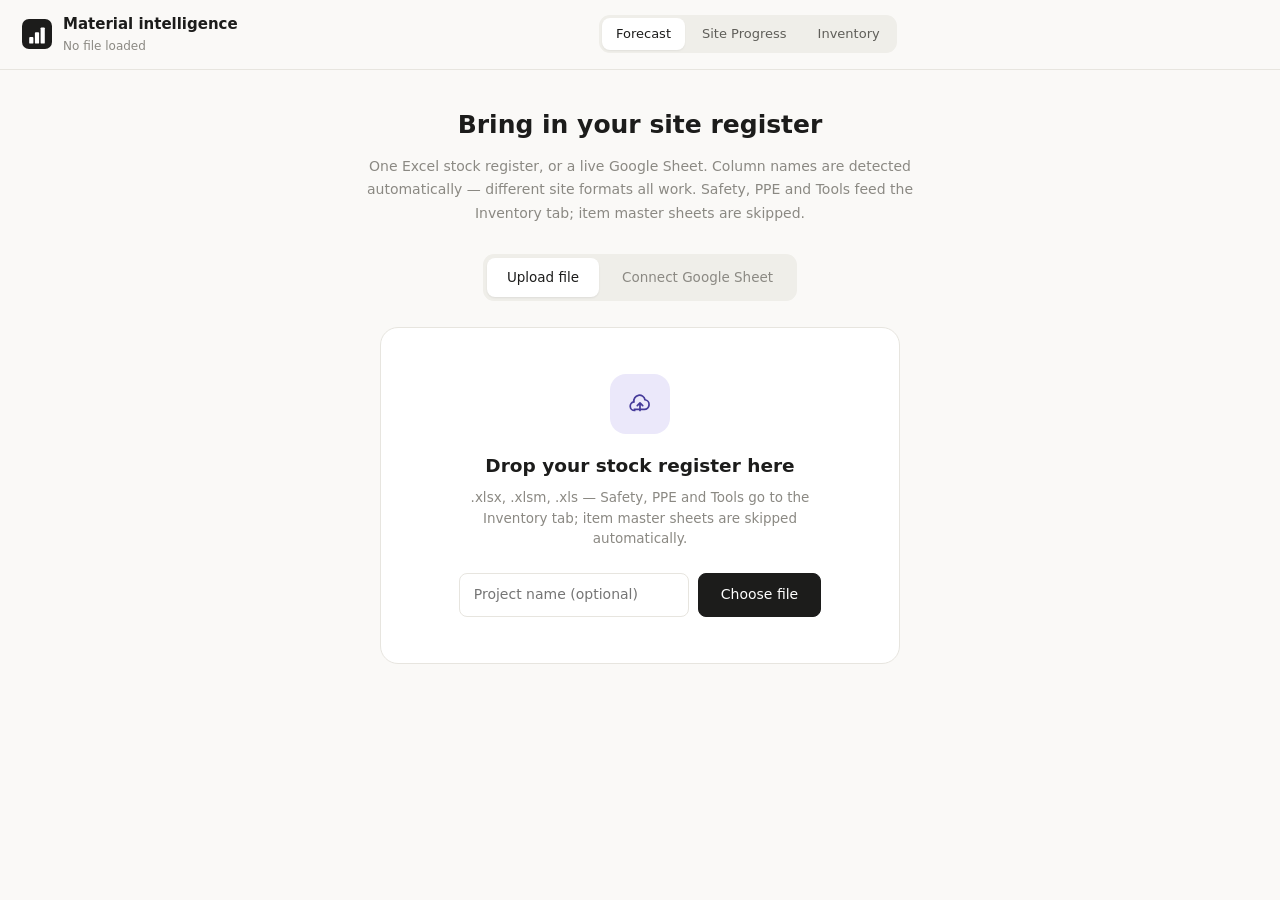
==== frontend/index.html @ c4fbf1bf "Forecast tab: Total rcvd column, Type→Size cascade, drop dropdown counts" ====
<!doctype html>
<html lang="en">
<head>
<meta charset="utf-8">
<meta name="viewport" content="width=device-width,initial-scale=1">
<title>Material Intelligence</title>
<link rel="icon" href="data:,">
<link rel="stylesheet" href="style.css">
<link rel="stylesheet" href="siteprogress.css">
</head>
<body>

<header class="top" id="top">
  <div class="brand">
    <span class="mark"><img src="logo.svg" alt="" onerror="this.remove()"></span>
    <div>
      <h1>Material intelligence</h1>
      <p id="ctx">No file loaded</p>
      <p id="fresh" class="fresh" hidden></p>
    </div>
  </div>
  <div class="topact">
    <button id="home" class="btn" hidden onclick="goHome()">Home</button>
    <select id="proj" class="ctl" title="Switch project" hidden></select>
    <label class="lead" id="leadwrap" hidden>Lead time
      <input id="lead" class="ctl" type="number" value="7" min="1" max="90"> days
    </label>
    <button id="pick" class="btn primary" hidden>Upload</button>
    <button id="sync" class="btn" hidden>Sync sheet</button>
    <a id="dl" class="btn" hidden>Export</a>
    <button id="del" class="btn danger" hidden>Delete</button>
    <input id="file" type="file" accept=".xlsx,.xlsm,.xls" hidden>
  </div>
</header>

<main>

<section id="drop" class="drop">

  <div class="home-head">
    <h2>Bring in your site register</h2>
    <p>One Excel stock register, or a live Google Sheet. Column names are
       detected automatically — different site formats all work. Safety,
       PPE and Tools feed the Inventory tab; item master sheets are skipped.</p>
  </div>

  <div class="homeseg">
    <div class="homeseg-in" role="tablist" aria-label="Bring in data">
      <button type="button" id="segUpload" class="on" role="tab" aria-selected="true">Upload file</button>
      <button type="button" id="segSheet" role="tab" aria-selected="false">Connect Google Sheet</button>
    </div>
  </div>

  <div id="paneUpload" class="homecard">
    <div class="homecard-icon">
      <svg viewBox="0 0 24 24" fill="none" aria-hidden="true">
        <path d="M7 18a4 4 0 0 1-.6-7.96A5 5 0 0 1 16.6 8.06 4.5 4.5 0 0 1 16 17H7Z" stroke="currentColor" stroke-width="1.6"/>
        <path d="M12 11v7M9.5 13.5 12 11l2.5 2.5" stroke="currentColor" stroke-width="1.6" stroke-linecap="round" stroke-linejoin="round"/>
      </svg>
    </div>
    <p class="dh">Drop your stock register here</p>
    <p class="ds">.xlsx, .xlsm, .xls — Safety, PPE and Tools go to the
       Inventory tab; item master sheets are skipped automatically.</p>
    <div class="dropform">
      <input id="pname" class="ctl" type="text" placeholder="Project name (optional)">
      <button class="btn primary" id="pickHome">Choose file</button>
    </div>
  </div>

  <div id="paneSheet" class="homecard" hidden>
    <p class="dshint">In Google Sheets: File → Share → Publish to web →
       whole document → Microsoft Excel (.xlsx). Paste that link below —
       re-sync anytime to pull the latest.</p>
    <div class="dropform col">
      <input id="sheetname" class="ctl" type="text" placeholder="Sheet name (optional)">
      <input id="sheetlink" class="ctl wide" type="text"
             placeholder="Paste the published Google Sheet link (output=xlsx)">
      <button class="btn primary" id="syncgo">Sync now</button>
    </div>
  </div>

  <div id="recent" class="recent" hidden>
    <div class="recent-title">Recent projects</div>
    <div id="recentlist"></div>
  </div>

</section>

<section id="busy" class="busy" hidden>
  <div class="busy-ring" id="busy-ring">
    <svg width="132" height="132" viewBox="0 0 132 132">
      <circle cx="66" cy="66" r="58" fill="none" stroke="var(--line2)" stroke-width="9"></circle>
      <circle id="busy-arc" cx="66" cy="66" r="58" fill="none" stroke="var(--ink)" stroke-width="9"
              stroke-linecap="round" stroke-dasharray="364.4" stroke-dashoffset="364.4"></circle>
    </svg>
    <div class="busy-ringtext"><b id="busy-pct">0%</b><span>loading</span></div>
  </div>
  <p id="busytxt" class="busy-stage">Reading the file…</p>
  <p id="busy-eta" class="busy-eta"></p>
  <div id="busy-steps" class="busy-steps"></div>
</section>

<section id="report" hidden>

  <div id="health"></div>

  <details id="mapbox" class="mapbox">
    <summary>How this file was read <span id="mapsum" class="mapsum"></span></summary>
    <div id="mapbody"></div>
  </details>

  <div class="kpis" id="kpis"></div>

  <div class="bar">
    <div class="tabs" id="svc"></div>
    <div class="right">
      <select id="type" class="ctl" title="Type" hidden></select>
      <select id="size" class="ctl" title="Size" hidden></select>
      <select id="contractor" class="ctl" title="Contractor" hidden></select>
      <input id="q" class="ctl" type="search" placeholder="Search material">
      <label class="showme" id="statuswrap">Show me
        <select id="status" class="ctl">
          <option value="STOCKED_OUT,RED,AMBER">Needs a decision</option>
          <option value="STOCKED_OUT,RED">Act today (order now)</option>
          <option value="STOCKED_OUT">Already out of stock</option>
          <option value="__overdue__">Order date passed</option>
          <option value="RED">Order now</option>
          <option value="AMBER">Order this week</option>
          <option value="GREEN">No action needed</option>
          <option value="NO_RECENT_USE">Paused (no recent use)</option>
          <option value="OVERSTOCK,DEAD_STOCK,NO_RECENT_USE">Stop ordering</option>
          <option value="">Everything</option>
          <option value="INSUFFICIENT_DATA">Not enough data</option>
        </select>
      </label>
    </div>
  </div>

  <p class="rule" id="rule"></p>

  <div class="tablewrap">
    <table>
      <colgroup>
        <col style="width:28%"><col style="width:26%"><col style="width:9%">
        <col style="width:10%"><col style="width:18%"><col style="width:9%">
      </colgroup>
      <thead><tr>
        <th>Material</th><th>What to do</th><th class="n">Stock</th>
        <th class="n">Total rcvd</th><th>Runs out</th><th>Trust</th>
      </tr></thead>
      <tbody id="rows"></tbody>
    </table>
    <p id="empty" class="empty" hidden>Nothing matches this filter.</p>
  </div>

  <p class="legend">
    <span><b>●●●</b> 8+ days of consumption recorded</span>
    <span><b>●●○</b> 4–7 days</span>
    <span><b>●○○</b> 1–3 days — treat the date as a hint, not a promise</span>
  </p>

</section>
</main>

<div id="sheet" class="sheet" hidden>
  <div class="sheetin">
    <div class="sheethd">
      <div><h2 id="sname"></h2><p id="smeta"></p></div>
      <button class="btn" onclick="closeSheet()">Close</button>
    </div>
    <div id="spark"></div>
    <table class="mini"><thead><tr><th>Date</th><th class="n">In</th>
      <th class="n">Out</th><th class="n">Balance</th></tr></thead>
    <tbody id="srows"></tbody></table>
  </div>
</div>

<div id="modal" class="sheet mid" hidden>
  <div class="card wide">
    <div class="mhd">
      <h2>Manage uploads</h2>
      <button class="btn" onclick="closeModal()">Close</button>
    </div>
    <p class="msub">Only the latest upload per project shows by default. Project deletion lives in the danger zone below. Nothing here can be undone.</p>
    <div id="mlist" class="mlist"></div>
    <p id="merr" class="merr" hidden></p>
  </div>
</div>

<div id="confirm" class="sheet mid" hidden>
  <div class="card">
    <h2 id="ctitle">Delete?</h2>
    <p id="ctext"></p>
    <div class="mact">
      <button class="btn" onclick="closeConfirm()">Cancel</button>
      <button class="btn danger" id="cgo">Delete permanently</button>
    </div>
  </div>
</div>

<script src="app.js"></script>
<script src="siteprogress.js"></script>
</body>
</html>
---- frontend/style.css ----
[hidden]{display:none !important}

:root{
  --bg:#faf9f7; --panel:#fff; --line:#e7e5df; --line2:#f0eee9;
  --ink:#1c1c1b; --ink2:#5f5e59; --ink3:#8b8983;
  --red:#a02622; --redbg:#fbe7e6; --amber:#7d4c06; --amberbg:#fbf1da;
  --green:#39631a; --greenbg:#e8f2e0; --violet:#453a9a; --violetbg:#ebe8fa;
  --slate:#55544f; --slatebg:#efeee9;
  --r:10px; --hdr:64px;
}
*{box-sizing:border-box}
body{margin:0;background:var(--bg);color:var(--ink);
  font:14px/1.55 system-ui,-apple-system,"Segoe UI",Roboto,sans-serif}
h1,h2{margin:0;font-weight:600}
main{max-width:1240px;margin:0 auto;padding:0 22px 72px}

.top{position:sticky;top:0;z-index:30;background:var(--bg);
  border-bottom:1px solid var(--line);display:flex;align-items:center;
  justify-content:space-between;gap:18px;padding:13px 22px;margin-bottom:22px}
.brand{display:flex;align-items:center;gap:11px;min-width:0}
.mark{width:30px;height:30px;border-radius:7px;background:var(--ink);flex:none;
  overflow:hidden;display:flex;align-items:center;justify-content:center}
.mark img{width:100%;height:100%;object-fit:contain}
.top h1{font-size:15px}
.top p{margin:1px 0 0;font-size:12px;color:var(--ink3);
  white-space:nowrap;overflow:hidden;text-overflow:ellipsis;max-width:52vw}
.topact{display:flex;align-items:center;gap:9px;flex:none}
.lead{font-size:12px;color:var(--ink2);display:flex;align-items:center;gap:6px}
.lead input{width:52px}

.ctl{font:inherit;font-size:13px;padding:7px 10px;border:1px solid var(--line);
  border-radius:8px;background:var(--panel);color:var(--ink)}
.ctl:focus{outline:none;border-color:var(--violet);
  box-shadow:0 0 0 3px var(--violetbg)}

.btn{font:inherit;font-size:13px;font-weight:500;padding:8px 15px;
  border-radius:8px;border:1px solid var(--line);background:var(--panel);
  color:var(--ink);cursor:pointer;text-decoration:none;display:inline-block}
.btn:hover{border-color:#cfcdc6}
.btn.primary{background:var(--ink);color:#fff;border-color:var(--ink)}
.btn.primary:hover{background:#333330}
.btn.danger{color:var(--red);border-color:#eec9c7}
.btn.danger:hover{background:var(--redbg)}

.drop{padding-top:14px;margin-top:14px}
.dh{margin:0 0 6px;font-size:17px;font-weight:600}
.ds{margin:0 auto 20px;color:var(--ink3);font-size:13px;max-width:400px}
.dropform{display:flex;gap:9px;justify-content:center;flex-wrap:wrap}
.dropform.col{flex-direction:column;align-items:stretch}
.dropform .ctl{min-width:230px}

.home-head{max-width:560px;margin:0 auto 28px;text-align:center}
.home-head h2{font-size:25px;font-weight:600;margin:0 0 10px}
.home-head p{margin:0;color:var(--ink3);font-size:14px;line-height:1.7}

.homeseg{display:flex;justify-content:center;margin-bottom:26px}
.homeseg-in{display:inline-flex;background:var(--slatebg);border-radius:11px;
  padding:4px;gap:3px}
.homeseg button{font:inherit;font-size:13.5px;font-weight:500;padding:9px 20px;
  border:none;border-radius:8px;background:transparent;color:var(--ink3);
  cursor:pointer}
.homeseg button.on{background:var(--panel);color:var(--ink);
  box-shadow:0 1px 2px rgba(28,28,27,.08)}
.homeseg button:not(.on):hover{color:var(--ink)}

.homecard{background:var(--panel);border:1px solid var(--line);
  border-radius:18px;padding:46px 34px;text-align:center;max-width:520px;
  margin:0 auto;transition:border-color .12s,background .12s}
#drop.over .homecard{border-color:var(--violet);background:#f9f8fd}
.homecard-icon{width:60px;height:60px;border-radius:16px;background:var(--violetbg);
  display:flex;align-items:center;justify-content:center;margin:0 auto 18px}
.homecard-icon svg{width:26px;height:26px;color:var(--violet)}
.homecard .dh{font-size:18.5px}
.homecard .ds{font-size:13.5px;max-width:400px;margin-bottom:24px}
.homecard .ctl{font-size:14px;padding:10px 14px}
.homecard .btn{font-size:14px;padding:10px 22px}

.recent{max-width:520px;margin:30px auto 0}
.recent-title{font-size:11.5px;font-weight:600;letter-spacing:.5px;
  color:var(--ink3);text-transform:uppercase;margin-bottom:12px}
.rp{border:1px solid var(--line);border-radius:14px;padding:16px 18px;
  display:flex;justify-content:space-between;align-items:center;
  gap:12px;margin-bottom:10px;cursor:pointer;transition:border-color .12s}
.rp:last-child{margin-bottom:0}
.rp:hover,.rp:focus-visible{border-color:var(--violet)}
.rp:focus-visible{outline:2px solid var(--violet);outline-offset:1px}
.rp-name{font-size:14.5px;font-weight:600;color:var(--ink)}
.rp-meta{font-size:12.5px;color:var(--ink3);margin-top:3px}
.rp-open{font-size:13px;color:var(--violet);font-weight:500;white-space:nowrap}

.busy{text-align:center;padding:50px 0;color:var(--ink2)}

.busy-ring{position:relative;width:132px;height:132px;margin:0 auto 4px}
.busy-ring svg{transform:rotate(-90deg)}
#busy-arc{transition:stroke-dashoffset .5s cubic-bezier(.4,0,.2,1)}
.busy-ringtext{position:absolute;inset:0;display:flex;flex-direction:column;
  align-items:center;justify-content:center}
.busy-ringtext b{font-size:28px;font-weight:600;letter-spacing:-.5px;color:var(--ink);
  font-variant-numeric:tabular-nums}
.busy-ringtext span{font-size:11px;color:var(--ink3);margin-top:1px}
.busy-stage{font-size:14.5px;font-weight:500;color:var(--ink);margin:4px 0 2px}
.busy-eta{font-size:12px;color:var(--ink3);margin:0 0 22px}
.busy-steps{max-width:360px;margin:0 auto;text-align:left;
  border-top:1px solid var(--line2);padding-top:16px}
.busy-steps:empty{display:none}
.busy-step{display:flex;align-items:flex-start;gap:11px;padding:8px 0}
.busy-stepicon{width:20px;height:20px;border-radius:50%;flex:none;margin-top:1px;
  display:flex;align-items:center;justify-content:center;border:1.5px solid var(--line);
  color:var(--ink3);font-size:11px;transition:.2s;background:transparent}
.busy-stepicon.done{background:var(--green);border-color:var(--green);color:#fff}
.busy-stepicon.current{background:var(--ink);border-color:var(--ink);color:#fff}
.busy-steplabel{font-size:13.5px;color:var(--ink3);transition:.2s}
.busy-steplabel.done,.busy-steplabel.current{color:var(--ink)}
.busy-steplabel.current{font-weight:600}
.busy-steplabel.done{font-weight:500}
.busy-stepdetail{font-size:11.5px;color:var(--ink3);margin-top:1px;display:none}
.busy-stepdetail.show{display:block}

/* indeterminate mode -- switching to an already-loaded project has no real
   "reading sheets / computing forecast" stages to narrate (nothing is being
   re-parsed), so it gets a plain spinning ring instead of the staged
   checklist, rather than fabricating stages that aren't actually happening. */
.busy-ring.indeterminate svg{animation:busyspin 1s linear infinite}
.busy-ring.indeterminate #busy-arc{stroke-dashoffset:273.3}
@keyframes busyspin{from{transform:rotate(-90deg)}to{transform:rotate(270deg)}}

.note{border-radius:12px;padding:13px 16px;margin-bottom:14px;font-size:13px}
.note.block{background:var(--redbg);border:1px solid #f0cdcb;color:var(--red)}
.note.warn{background:var(--amberbg);border:1px solid #ecd9a8;color:var(--amber)}
.note b{display:block;margin-bottom:3px}
.note ul{margin:4px 0 0;padding-left:17px}

.mapbox{background:var(--panel);border:1px solid var(--line);border-radius:12px;
  margin-bottom:18px;font-size:13px}
.mapbox summary{cursor:pointer;padding:11px 16px;font-weight:500;
  list-style:none;display:flex;justify-content:space-between;gap:12px}
.mapbox summary::-webkit-details-marker{display:none}
.mapsum{color:var(--ink3);font-weight:400;font-size:12px}
#mapbody{padding:0 16px 14px}
.maprow{border-top:1px solid var(--line2);padding:10px 0}
.maprow b{font-weight:600}
.mapcols{margin-top:4px;font-size:12px;color:var(--ink2);
  display:flex;gap:6px;flex-wrap:wrap}
.chip{background:var(--slatebg);border-radius:6px;padding:2px 8px;
  font-family:ui-monospace,SFMono-Regular,Menlo,monospace;font-size:11.5px}
.mapskip{font-size:12px;color:var(--ink3);margin-top:10px}

.kpis{display:grid;grid-template-columns:repeat(auto-fit,minmax(166px,1fr));
  gap:12px;margin-bottom:20px}
.kpi{background:var(--panel);border:1px solid var(--line);
  border-radius:var(--r);padding:14px 16px;cursor:pointer;
  transition:border-color .12s,box-shadow .12s}
.kpi:hover{border-color:#cfcdc6}
.kpi:focus-visible{outline:2px solid #cfcdc6;outline-offset:2px}
.kpi .l{font-size:12px;color:var(--ink3);margin:0}
.kpi .v{font-size:27px;font-weight:600;margin:6px 0 2px;letter-spacing:-.5px}
.kpi .h{font-size:11px;color:var(--ink3);margin:0}
.kpi.hot{border-color:#eec9c7;background:#fffbfb}
/* the card whose filter is currently applied to the table */
.kpi.sel{border-color:var(--ink);box-shadow:inset 0 0 0 1px var(--ink)}
.kpi.sel .l{color:var(--ink2)}

.showme{font-size:12px;color:var(--ink2);display:flex;align-items:center;gap:6px;
  white-space:nowrap}

.bar{display:flex;align-items:center;justify-content:space-between;gap:14px;
  flex-wrap:wrap;margin-bottom:10px}
.tabs{display:flex;gap:6px;flex-wrap:wrap}
.tab{font-size:13px;padding:6px 13px;border-radius:20px;
  border:1px solid var(--line);background:var(--panel);cursor:pointer;
  color:var(--ink2)}
.tab.on{background:var(--ink);color:#fff;border-color:var(--ink)}
.right{display:flex;gap:8px}
.right input{min-width:190px}
.rule{margin:0 0 10px;font-size:12px;color:var(--ink3)}

.tablewrap{background:var(--panel);border:1px solid var(--line);border-radius:12px}
table{width:100%;border-collapse:separate;border-spacing:0}
/* Fixed layout ONLY for the report table (it has a real <colgroup> driving
   its widths) - NOT for the drawer's .mini table, which has no colgroup and
   relies on auto layout's first-row content sizing for its 4 simple columns. */
.tablewrap table{table-layout:fixed}
th{position:sticky;top:var(--hdr);z-index:10;text-align:left;font-size:11.5px;
  font-weight:600;color:var(--ink2);text-transform:uppercase;letter-spacing:.4px;
  padding:11px 14px;background:#f6f4f0;white-space:nowrap;
  border-bottom:1px solid var(--line)}
thead tr:first-child th:first-child{border-top-left-radius:12px}
thead tr:first-child th:last-child{border-top-right-radius:12px}
td{padding:10px 14px;border-top:1px solid var(--line2);vertical-align:top;
  font-size:13px}
tbody tr{cursor:pointer}
tbody tr:hover{background:#faf9f6}
.n{text-align:right;font-variant-numeric:tabular-nums;white-space:nowrap}
.mat{font-weight:500;overflow:hidden;text-overflow:ellipsis}
.sub{font-size:11.5px;color:var(--ink3);margin-top:2px}
.big{font-variant-numeric:tabular-nums}
.dots{letter-spacing:2px;color:var(--ink2);font-size:12px}

.act{display:inline-block;padding:3px 10px;border-radius:20px;font-size:11.5px;
  font-weight:600;white-space:nowrap}
.a-out{background:#3d1210;color:#fff}
.a-late{background:var(--redbg);color:var(--red)}
.a-soon{background:var(--amberbg);color:var(--amber)}
.a-ok{background:var(--greenbg);color:var(--green)}
.a-stop{background:var(--violetbg);color:var(--violet)}
.a-none{background:var(--slatebg);color:var(--slate)}

.empty{padding:34px;text-align:center;color:var(--ink3);font-size:13px;margin:0}
.legend{margin:12px 2px 0;font-size:11.5px;color:var(--ink3);
  display:flex;gap:18px;flex-wrap:wrap}
.legend b{color:var(--ink2);letter-spacing:1px}

.sheet{position:fixed;inset:0;background:rgba(28,28,27,.34);z-index:40;
  display:flex;justify-content:flex-end}
.sheet.mid{align-items:center;justify-content:center}
.sheetin{width:min(560px,100%);background:var(--panel);height:100%;
  overflow:auto;padding:22px 24px}
.sheethd{display:flex;justify-content:space-between;gap:16px;margin-bottom:18px}
.sheethd h2{font-size:16px}
.sheethd p{margin:3px 0 0;font-size:12px;color:var(--ink3)}
.mini th{position:static;background:none;border-bottom:1px solid var(--line)}
.mini td{font-size:12.5px;padding:7px 10px}
#spark{margin-bottom:18px}

.card{background:var(--panel);border-radius:14px;padding:22px 24px;
  width:min(430px,92vw)}
.card h2{font-size:16px;margin-bottom:8px}
.card p{font-size:13px;color:var(--ink2);margin:0 0 14px}
.card .ctl{width:100%}
.merr{color:var(--red);font-size:12.5px;margin:8px 0 0}
.mact{display:flex;justify-content:flex-end;gap:9px;margin-top:16px}

.card.wide{width:min(560px,92vw);max-height:82vh;overflow:auto}
.mhd{display:flex;justify-content:space-between;align-items:center;gap:16px;
  margin-bottom:4px}
.mhd h2{margin-bottom:0}
.msub{font-size:12.5px;color:var(--ink3);margin:2px 0 18px}
.mempty{color:var(--ink3);font-size:13px;padding:24px 0;text-align:center;margin:0}

.mproj{margin-bottom:16px}
.mproj:last-child{margin-bottom:0}
.mproj-hd{margin-bottom:8px}
.mproj-name{font-size:13px;font-weight:600;color:var(--ink)}

.mrun{display:flex;align-items:center;gap:11px;border:1px solid var(--line);
  border-radius:10px;padding:11px 13px;margin-bottom:8px}
.mrun-ic{width:34px;height:34px;border-radius:8px;background:var(--violetbg);
  display:flex;align-items:center;justify-content:center;flex:none}
.mrun-svg{width:16px;height:16px;color:var(--violet)}
.mrun-info{flex:1;min-width:0}
.mrun-toprow{display:flex;align-items:center;gap:7px}
.mrun-file{font-size:12.5px;font-weight:500;color:var(--ink);overflow:hidden;
  text-overflow:ellipsis;white-space:nowrap}
.mrun-badge{font-size:10px;font-weight:600;padding:1px 7px;border-radius:20px;
  background:var(--greenbg);color:var(--green);white-space:nowrap;flex:none}
.mrun-meta{display:block;font-size:11px;color:var(--ink3);margin-top:1px}
.mrun-del{width:30px;height:30px;border-radius:8px;border:1px solid var(--line);
  background:var(--panel);color:var(--red);cursor:pointer;flex:none;
  display:flex;align-items:center;justify-content:center}
.mrun-del:hover{background:var(--redbg);border-color:#eec9c7}
.mrun-del svg{width:15px;height:15px}

.mshowmore{font-size:12px;font-weight:500;color:var(--violet);background:none;
  border:none;cursor:pointer;padding:0 0 8px;margin:0;font:inherit}
.mshowmore:hover{text-decoration:underline}

.mdanger{background:var(--redbg);border:1px solid #eec9c7;border-radius:10px;
  padding:13px 14px;margin-top:10px}
.mdanger-title{font-size:11px;font-weight:600;letter-spacing:.3px;
  text-transform:uppercase;color:var(--red);margin-bottom:9px}
.mdanger-list{display:flex;flex-wrap:wrap;gap:8px}

.btn.sm{padding:5px 11px;font-size:12px}

.ctl.wide{min-width:100%;box-sizing:border-box}
.dshint{margin:0 auto 16px;font-size:11.5px;color:var(--ink3);max-width:480px;
  line-height:1.6}

.invnote{margin:0 0 10px;font-size:12.5px;color:var(--ink2);
  background:var(--slatebg);border:1px solid var(--line);border-radius:8px;
  padding:8px 12px}

.ppesummary{display:flex;align-items:baseline;gap:10px;margin:0 0 14px;
  background:var(--panel);border:1px solid var(--line);border-radius:10px;
  padding:13px 16px}
.ppesummary b{font-size:27px;font-weight:700;letter-spacing:-.5px;color:var(--ink)}
.ppesummary span{font-size:13px;color:var(--ink2)}

.fresh{font-size:11.5px;color:var(--ink3);margin:2px 0 0}
.linkbtn{background:none;border:none;color:var(--ink);text-decoration:underline;
  cursor:pointer;font:inherit;padding:0}
.staleflag{color:#9a6a00;font-weight:500}

/* Real per-material lead time tag (leadtime.py, PO->GRN history). Violet to
   match the other "this came from real linked data" indicators (sp-tag,
   linkchip) elsewhere in the app - a deliberate, consistent color language
   for "not the default, this is a real number". */
.leadtag{display:inline-block;margin-top:4px;font-size:10.5px;font-weight:500;
  color:var(--violet);background:var(--violetbg);border-radius:6px;
  padding:2px 7px}
.leadtag.thin{color:#8b8560;background:#f3f0e4;border:1px dashed #ddd5b0}

/* "Total received" in the material drawer's sparkline card -- real,
   register-derived (opening + every dated IN since), same violet language
   as .leadtag above for "this is a real linked number, not a default". */
.sp-totrecv{margin-top:6px !important}
.sp-totrecv b{color:var(--violet);font-weight:700;font-size:14px;
  font-variant-numeric:tabular-nums}

/* ---------------------------------------------------------------- mobile */
/* The app bar and Home screen were built desktop-first (fixed side-by-side
   buttons, a 3-column dropform). Below these breakpoints they switch to a
   stacked layout instead of clipping or forcing horizontal scroll -- same
   approach already used for Site Progress in siteprogress.css. */
@media(max-width:760px){
  .top{flex-wrap:wrap;row-gap:10px;padding:12px 16px;margin-bottom:16px}
  .brand p{max-width:66vw}
  .topact{flex-wrap:wrap;row-gap:8px}
  main{padding:0 16px 56px}
  .kpis{grid-template-columns:repeat(auto-fit,minmax(140px,1fr))}
  .card.wide{padding:18px}
  /* Forecast tab's main table had no mobile handling at all -- its
     percentage-width colgroup just shrinks with the viewport, crushing
     five columns of real data (material name, action, stock, date, trust)
     illegible on a phone. Scroll instead of crush: the wrapper scrolls
     horizontally, the table itself refuses to shrink below a width where
     its columns stay readable. Both are inert at desktop width -- no
     min-width is exceeded there, so no scrollbar appears and nothing
     changes above 760px. */
  .tablewrap{overflow-x:auto}
  .tablewrap table{min-width:640px}
}
@media(max-width:640px){
  .home-head h2{font-size:21px}
  .home-head p{font-size:13px}
  .homeseg-in{width:100%}
  .homeseg button{flex:1;padding:9px 8px;font-size:13px}
  .homecard{padding:32px 20px}
  .homecard-icon{width:52px;height:52px}
  .homecard-icon svg{width:22px;height:22px}
  .homecard .dh{font-size:17px}
  .dropform{flex-direction:column;align-items:stretch}
  .dropform .ctl{min-width:0;width:100%}
  .homecard .btn{width:100%}
  .rp{flex-direction:column;align-items:flex-start;gap:8px}
  .rp-open{align-self:flex-end}
}
@media(max-width:420px){
  .home-head h2{font-size:19px}
  .homecard{padding:26px 16px}
}
---- frontend/siteprogress.css ----
/* Site Progress — additive styles. Every class is sp- prefixed so nothing here
   can touch the existing Forecast/Inventory UI. Reuses the app's design tokens
   (--ink, --line, --green ...) so it is visually seamless. */

@media (prefers-reduced-motion:reduce){.sp *{transition:none!important;animation:none!important}}

/* top nav (Forecast · Site Progress · Inventory) injected into the header */
.spnav{display:flex;gap:3px;background:var(--slatebg);padding:3px;border-radius:11px}
.spnav button{font:inherit;font-size:13px;font-weight:500;padding:6px 14px;border:none;
  background:none;color:var(--ink2);border-radius:8px;cursor:pointer;transition:.15s}
.spnav button.on{background:var(--panel);color:var(--ink);box-shadow:0 1px 2px rgba(0,0,0,.06)}
.spnav button:not(.on):hover{color:var(--ink)}

.sp{box-sizing:border-box;width:min(1480px,calc(100vw - 44px));
  margin-left:calc((100% - min(1480px,calc(100vw - 44px))) / 2);padding-bottom:80px}

/* ---- setup (onboarding) ---- */
.sp-setup{max-width:640px;margin:30px auto}
.sp-setup h2{font-size:18px;margin-bottom:6px}
.sp-setup p.sub{color:var(--ink3);font-size:13px;margin:0 0 22px}
.sp-step{background:var(--panel);border:1px solid var(--line);border-radius:14px;
  padding:18px 20px;margin-bottom:14px}
.sp-step .n{display:inline-flex;width:22px;height:22px;border-radius:50%;
  background:var(--ink);color:#fff;font-size:12px;align-items:center;justify-content:center;
  margin-right:9px;vertical-align:middle}
.sp-step h3{display:inline;font-size:14.5px}
.sp-step .body{margin:12px 0 0 31px}
.sp-tmpl{display:flex;gap:8px;flex-wrap:wrap;margin-bottom:12px}
.sp-tmpl button{font:inherit;font-size:12.5px;padding:7px 13px;border:1px solid var(--line);
  background:var(--panel);border-radius:9px;cursor:pointer;color:var(--ink2)}
.sp-tmpl button.on{border-color:var(--ink);color:var(--ink);box-shadow:inset 0 0 0 1px var(--ink)}
.sp-done{color:var(--green);font-size:12.5px;margin-left:8px}

/* ---- layout ---- */
.sp-layout{display:grid;grid-template-columns:262px minmax(0,1fr);gap:26px;margin:22px auto 0;max-width:1560px}
@media(max-width:900px){.sp-layout{grid-template-columns:1fr;gap:16px}.sp-rail{position:static}}
.sp-crumb, .sp-setup{max-width:1560px;margin-left:auto;margin-right:auto}

/* left rail: generic tree (floors/rooms, levels/zones, wings...) */
.sp-rail{align-self:start;position:sticky;top:76px}
.sp-railhd{font-size:11.5px;text-transform:uppercase;letter-spacing:.5px;color:var(--ink3);
  margin:2px 4px 9px;display:flex;justify-content:space-between}
.sp-tree{background:var(--panel);border:1px solid var(--line);border-radius:12px;padding:6px}
.sp-node>.row{display:flex;align-items:center;gap:7px;padding:8px 9px;border-radius:8px;
  cursor:pointer;font-size:13px}
.sp-node>.row:hover{background:var(--slatebg)}
.sp-node>.row.leaf{color:var(--ink2);font-size:12.5px}
.sp-node>.row.on{background:var(--ink);color:#fff}
.sp-chev{color:var(--ink3);font-size:9px;width:9px;transition:.15s;flex:none}
.sp-node.exp>.row>.sp-chev{transform:rotate(90deg)}
.sp-node .kids{display:none;padding-left:16px}
.sp-node.exp>.kids{display:block}
.sp-nodepct{margin-left:auto;font-size:11px;color:var(--ink3);font-variant-numeric:tabular-nums}
.sp-node>.row.on .sp-nodepct{color:#e9e7e2}
.sp-treeact{display:flex;gap:6px;opacity:0;transition:.12s}
.sp-node>.row:hover .sp-treeact{opacity:1}
.sp-ic{border:none;background:none;cursor:pointer;color:var(--ink3);font-size:12px;padding:0 2px}
.sp-ic:hover{color:var(--ink)}

/* Touch devices have no reliable hover state, so a hover-only reveal (the
   room/floor tree's Rename/Add/Delete icons above) is effectively invisible
   and unreachable on a phone or tablet -- not just small, genuinely
   un-tappable. (hover:none)/(pointer:coarse) targets touch CAPABILITY, not
   viewport width, so a mouse-driven desktop never matches this no matter
   how narrow the window is resized -- nothing below changes how the app
   looks today on desktop. Also widens every small icon button's tap area
   towards the ~44px minimum touch target (Apple HIG / Material) without
   changing their visual size in the desktop layout at all. .sp-ic here
   gets an explicit box (it has none today -- just glyph + 2px padding);
   .sp-treeact's own icons stay close together (only 6px apart) so their
   boxes go to 34px rather than the full 44px, to avoid two adjacent icons'
   tap areas overlapping and catching the wrong one. */
@media (hover:none),(pointer:coarse){
  .sp-treeact{opacity:1}
  .sp-ic{min-width:34px;min-height:34px;display:inline-flex;align-items:center;justify-content:center}
}

/* pills */
.sp-pills{display:flex;gap:7px;flex-wrap:wrap;margin-bottom:18px}
.sp-pill{font:inherit;font-size:12.5px;padding:6px 14px;border-radius:20px;border:1px solid var(--line);
  background:var(--panel);cursor:pointer;color:var(--ink2)}
.sp-pill.on{background:var(--ink);color:#fff;border-color:var(--ink)}
.sp-crumb{font-size:12px;color:var(--ink3);margin-bottom:12px}

/* hero */
.sp-hero{background:var(--panel);border:1px solid var(--line);border-radius:16px;
  padding:22px 24px;display:grid;grid-template-columns:auto 1fr;gap:26px;align-items:center;
  margin-bottom:20px}
@media(max-width:620px){.sp-hero{grid-template-columns:1fr;gap:16px}}
.sp-ring{--p:0;width:128px;height:128px;border-radius:50%;flex:none;
  background:conic-gradient(var(--green) calc(var(--p)*1%),var(--line2) 0);
  display:flex;align-items:center;justify-content:center;transition:--p .5s}
.sp-ring i{width:100px;height:100px;border-radius:50%;background:var(--panel);font-style:normal;
  display:flex;flex-direction:column;align-items:center;justify-content:center}
.sp-ring b{font-size:29px;font-weight:600;letter-spacing:-.5px;font-variant-numeric:tabular-nums}
.sp-ring span{font-size:11px;color:var(--ink3);margin-top:1px}
.sp-stats{display:grid;grid-template-columns:repeat(3,1fr);gap:14px}
@media(max-width:520px){.sp-stats{grid-template-columns:1fr}}
.sp-stat .l{font-size:11.5px;color:var(--ink3);margin:0 0 4px}
.sp-stat .v{font-size:21px;font-weight:600;letter-spacing:-.3px;font-variant-numeric:tabular-nums}
.sp-stat .v.g{color:var(--green)}.sp-stat .v.a{color:var(--amber)}.sp-stat .v.r{color:var(--red)}
.sp-stat .h{font-size:11px;color:var(--ink3);margin:2px 0 0}

.sp-secttl{font-size:12px;text-transform:uppercase;letter-spacing:.5px;color:var(--ink3);
  margin:0 2px 12px;display:flex;justify-content:space-between;align-items:center}
.sp-secttl .linkbtn{font-size:12px}

/* activity cards */
.sp-card{background:var(--panel);border:1px solid var(--line);border-radius:14px;
  margin-bottom:12px;overflow:hidden;transition:border-color .15s,box-shadow .15s}
.sp-card:hover{border-color:#dad8d2}
.sp-card.open{box-shadow:0 3px 14px rgba(28,28,27,.05)}
.sp-chd{display:flex;align-items:center;gap:15px;padding:15px 20px;cursor:pointer}
.sp-cchev{color:var(--ink3);font-size:11px;width:10px;transition:.2s;flex:none}
.sp-card.open .sp-cchev{transform:rotate(90deg)}
.sp-cname{font-weight:600;font-size:14px;min-width:0}
.sp-cname .s{font-size:11.5px;color:var(--ink3);font-weight:400;margin-top:2px}
.sp-cbar{margin-left:auto;width:130px;flex:none}
.sp-cbar .t{height:7px;border-radius:4px;background:var(--line2);overflow:hidden}
.sp-cbar .f{height:100%;background:var(--green);border-radius:4px;transition:width .45s}
.sp-cbar .l{display:flex;justify-content:space-between;margin-top:5px;font-size:11px;color:var(--ink3)}
.sp-cmoney{flex:none;text-align:right;min-width:92px}
.sp-cmoney b{font-size:13.5px;font-variant-numeric:tabular-nums;display:block}
.sp-cmoney span{font-size:11px;color:var(--ink3)}
.sp-cbody{display:none;border-top:1px solid var(--line2);padding:2px 20px 10px}
.sp-card.open .sp-cbody{display:block}

/* boq item rows -- named areas (not implicit column order) so the two icon
   buttons always land in their own narrow columns; auto-placement drifted
   them into the wide name/qty columns once a 4th/5th/6th child was added */
.sp-brow{display:grid;grid-template-columns:1fr 80px 168px 90px 26px 30px;
  grid-template-areas:"name qty entry money remove arrow";
  gap:14px;align-items:center;padding:12px 0;border-bottom:1px solid var(--line2)}
.sp-brow:last-child{border-bottom:none}

/* touch: same 6-column shape, just the remove/arrow tracks widened to fit
   the bumped .sp-fx size below (38px) without clipping -- fires for any
   touch device that ISN'T also narrow (e.g. an iPad in landscape, still on
   this desktop-shape grid). Comes BEFORE the 720px rule on purpose: on a
   narrow+touch phone (the common case) the 720px rule's own column count
   must still win, not this one. */
@media (hover:none),(pointer:coarse){
  .sp-brow{grid-template-columns:1fr 80px 168px 90px 40px 40px}
}

@media(max-width:720px){.sp-brow{grid-template-columns:1fr 56px 26px 30px;row-gap:8px;
  grid-template-areas:"name qty remove arrow" "entry entry entry entry" "money money money money"}}

/* touch AND narrow (the common phone case): same stacked shape as the
   720px rule above, remove/arrow tracks widened the same way. Comes AFTER
   the 720px rule so it wins the cascade for grid-template-columns; the
   720px rule's own grid-template-areas is untouched here and still applies. */
@media (max-width:720px) and (hover:none),(max-width:720px) and (pointer:coarse){
  .sp-brow{grid-template-columns:1fr 56px 40px 40px}
}
.sp-bname{grid-area:name;font-size:13px;min-width:0}
.sp-bname .code{color:var(--ink3);font-size:11px;font-family:ui-monospace,Menlo,monospace;margin-right:6px}
.sp-bmeta{font-size:11px;color:var(--ink3);margin-top:2px;display:flex;gap:6px;flex-wrap:wrap;align-items:center}
.sp-tag{background:var(--slatebg);border-radius:5px;padding:1px 7px;font-size:10.5px}
.sp-tag.rev{background:var(--amberbg);color:var(--amber)}
.sp-bqty{grid-area:qty;font-size:12px;color:var(--ink2);text-align:right;font-variant-numeric:tabular-nums}
.sp-bqty span{color:var(--ink3);font-size:10.5px;display:block}
.sp-planned{background:none;border:none;font:inherit;font-size:12px;color:var(--ink);cursor:pointer;padding:0;font-variant-numeric:tabular-nums}
.sp-planned:hover{color:var(--violet);text-decoration:underline}

/* tap-to-edit quantity entry (primary, real progress control) + a thin
   slider underneath as a secondary rough-drag shortcut, kept in sync */
.sp-entry{grid-area:entry;display:flex;flex-direction:column;gap:4px}
.sp-entrymain{display:flex;align-items:baseline;gap:6px;position:relative}
.sp-qty{width:64px;font:inherit;font-size:18px;font-weight:600;color:var(--ink);
  border:1px solid transparent;border-radius:7px;background:transparent;padding:2px 4px;
  text-align:right;font-variant-numeric:tabular-nums;-moz-appearance:textfield}
.sp-qty::-webkit-outer-spin-button,.sp-qty::-webkit-inner-spin-button{-webkit-appearance:none;margin:0}
.sp-qty:hover{border-color:var(--line)}
.sp-qty:focus{outline:none;border-color:var(--ink);background:var(--panel)}
.sp-entryunit{font-size:11.5px;color:var(--ink3)}
.sp-entrysaved{font-size:10.5px;color:var(--green);opacity:0;transition:opacity .25s;position:absolute;
  right:-2px;top:-13px;white-space:nowrap;pointer-events:none}
.sp-entrysaved.show{opacity:1}
.sp-entrysub{display:flex;align-items:center;gap:7px}
.sp-entrysub .sp-bslide{height:3px}
.sp-entrysub .sp-bslide::-webkit-slider-thumb{width:11px;height:11px}
.sp-entrysub .sp-bslide::-moz-range-thumb{width:11px;height:11px}
.sp-entrysub .sp-bpct{width:32px;font-size:10.5px;font-weight:500;color:var(--ink3)}
.sp-bslide{flex:1;-webkit-appearance:none;appearance:none;height:5px;border-radius:3px;background:var(--line2);outline:none}
.sp-bslide::-webkit-slider-thumb{-webkit-appearance:none;width:15px;height:15px;border-radius:50%;
  background:var(--ink);cursor:pointer;border:2px solid var(--panel);box-shadow:0 0 0 1px var(--line)}
.sp-bslide::-moz-range-thumb{width:15px;height:15px;border-radius:50%;background:var(--ink);cursor:pointer;border:2px solid var(--panel)}
.sp-bpct{font-size:12px;font-weight:600;width:38px;text-align:right;font-variant-numeric:tabular-nums}

.sp-bmoney{grid-area:money;text-align:right}
.sp-bmoney b{font-size:12.5px;font-variant-numeric:tabular-nums}
.sp-setrate{font-size:11px;color:var(--violet);text-decoration:underline;cursor:pointer;background:none;border:none;padding:0}
.sp-fx{width:26px;height:26px;border-radius:7px;border:1px solid var(--line);background:var(--panel);
  cursor:pointer;color:var(--ink2);font-size:13px;line-height:1;justify-self:center}
.sp-fx:hover{border-color:#cfcdc6}
.sp-fx.alert{color:var(--red);border-color:#eec9c7;background:#fffbfb}
.sp-fx[data-removeitem]{grid-area:remove}
.sp-fx[data-removeitem]:hover{color:var(--red);border-color:#eec9c7}
.sp-fx[data-fx]{grid-area:arrow}
.sp-labour{font-size:12px;color:var(--ink3);padding:12px 2px}
@media (hover:none),(pointer:coarse){
  .sp-fx{width:38px;height:38px}
}

/* Overall tab's by-service summary row — deliberately its OWN classes, never
   shared with .sp-brow/.sp-bqty (the item-row grid). Those carry grid-area
   assignments for a 6-column item row; reusing them here for a different
   4-column layout made every stat collapse onto the same "qty" cell.
   Now doubles as the clickable service-header row of the three-level
   Overall accordion (Service -> Activity -> Item, Mockup 1) — the row
   itself is unchanged, it just sits inside a .sp-card and gets a chevron. */
.sp-ovrow{display:grid;grid-template-columns:18px 1fr 90px 120px 110px;gap:14px;align-items:center;
  padding:15px 20px;cursor:pointer}
@media(max-width:640px){.sp-ovrow{grid-template-columns:18px 1fr 1fr;row-gap:6px}}
.sp-ovchev{font-size:11px;color:var(--ink3);transition:.2s}
.sp-card.open>.sp-ovrow .sp-ovchev{transform:rotate(90deg)}
.sp-ovname{font-size:14px;font-weight:600;min-width:0}
.sp-ovname .s{font-size:11.5px;color:var(--ink3);font-weight:400;margin-top:2px}
.sp-ovstat{font-size:13px;color:var(--ink2);text-align:right;font-variant-numeric:tabular-nums}
.sp-ovstat span{color:var(--ink3);font-size:10.5px;display:block}
.sp-ovstat.pct{font-weight:700;color:var(--ink)}
.sp-ovstat.done{font-weight:600;color:var(--green)}
.sp-ovstat.rem{font-weight:600;color:var(--amber)}
.sp-unmapped{font-size:12px;color:var(--ink3);margin:8px 2px 0}
.sp-unmapped b{color:var(--amber)}

/* level 2: activities, in a lightly-shaded sub-panel under the open service */
.sp-ovacts{background:var(--slatebg);border-radius:10px;padding:2px 14px;margin:0 20px 14px}
.sp-ovact{border-bottom:1px solid var(--line2)}
.sp-ovact:last-child{border-bottom:none}
.sp-ovact.open{border-bottom-color:transparent}
.sp-ovactrow{display:flex;align-items:center;gap:10px;padding:11px 2px;cursor:pointer}
.sp-ovachev{font-size:10px;color:var(--ink3);flex:none;transition:.2s}
.sp-ovact.open .sp-ovactrow .sp-ovachev{transform:rotate(90deg)}
.sp-ovactname{font-weight:600;font-size:13.5px;min-width:0}
.sp-ovactsub{font-size:11.5px;color:var(--ink2);font-weight:500;margin-top:2px}
.sp-ovactmoney{margin-left:auto;text-align:right;flex:none;min-width:86px}
.sp-ovactmoney b{font-size:12.5px;display:block;font-variant-numeric:tabular-nums}
.sp-ovactmoney span{font-size:10.5px;color:var(--ink3)}
.sp-ovactmoney.done b{color:var(--green)}
.sp-ovactmoney.rem b{color:var(--amber)}

/* level 3: items — same visual language as the activity row, indented once more */
.sp-ovitems{display:none;padding:0 0 8px 22px;border-bottom:1px solid var(--line2)}
.sp-ovact.open .sp-ovitems{display:block}
.sp-ovact:last-child .sp-ovitems{border-bottom:none}
.sp-ovitemrow{display:flex;align-items:center;gap:10px;padding:9px 2px;border-bottom:1px solid var(--line2)}
.sp-ovitemrow:last-child{border-bottom:none}
.sp-ovitemname{font-weight:600;font-size:13.5px;min-width:0}
.sp-ovitemsub{font-size:11.5px;color:var(--ink2);font-weight:500;margin-top:2px}
.sp-ovitemmoney{margin-left:auto;text-align:right;flex:none;min-width:86px}
.sp-ovitemmoney b{font-size:12.5px;display:block;font-variant-numeric:tabular-nums}
.sp-ovitemmoney span{font-size:10.5px;color:var(--ink3)}
.sp-ovitemmoney.done b{color:var(--green)}
.sp-ovitemmoney.rem b{color:var(--amber)}

/* the real qty numbers inside an activity/item subtitle ("N of M UNIT") --
   bolded and darkened so the actual quantity stands out from the connecting
   words ("of", "done", "remaining"), same premium weight as the ₹ columns
   already carry via .sp-ovactmoney/.sp-ovitemmoney b. */
.sp-qtynum{color:var(--ink);font-weight:700;font-variant-numeric:tabular-nums}

/* hero: 4-stat variant with the new "Rooms — whole site" figure, divided
   from the existing three stats (done/remaining/waste) */
.sp-stats.four{grid-template-columns:repeat(4,1fr)}
@media(max-width:760px){.sp-stats.four{grid-template-columns:repeat(2,1fr)}}
.sp-statdiv{border-left:1px solid var(--line);padding-left:14px}
@media(max-width:760px){.sp-statdiv{border-left:none;padding-left:0}}

/* mapping modal + drawer reuse the existing .sheet scrim from style.css */
.sp-maplist{max-height:52vh;overflow:auto;margin:6px 0}
.sp-maprow{display:flex;align-items:center;gap:10px;padding:9px 4px;border-bottom:1px solid var(--line2);font-size:13px}
.sp-maprow input{width:16px;height:16px;flex:none}
.sp-maprow .c{color:var(--ink3);font-size:11px;font-family:ui-monospace,Menlo,monospace}
.sp-drow{display:flex;justify-content:space-between;padding:11px 0;border-bottom:1px solid var(--line2);font-size:13px}
.sp-drow.sub{padding:0 0 9px;border-bottom:1px solid var(--line2);font-size:11px;color:var(--ink3)}
.sp-drow span{color:var(--ink2)}.sp-drow b{font-variant-numeric:tabular-nums}
/* "received to date" in the linked-stock section -- real, register-derived,
   same violet "this is a real linked number" language as .leadtag/.sp-totrecv */
.sp-drow.sub .sp-recv{color:var(--violet);font-weight:700;font-size:12.5px}
.sp-dlink{margin:14px 0;padding:12px 14px;border-radius:10px;font-size:12.5px}
.sp-dlink.ok{background:var(--greenbg);color:var(--green)}
.sp-dlink.rev{background:var(--amberbg);color:var(--amber)}
.sp-dbar{height:9px;border-radius:5px;background:var(--line2);overflow:hidden;margin:16px 0 6px}
.sp-dbar i{display:block;height:100%;background:var(--green)}

/* item drawer -- "Rooms — this item" panel (Mockup 2). Sits between
   Remaining work and Install rate. */
.sp-roomsblk{margin:14px 0;padding:14px 16px;background:#f6f4f0;border-radius:10px}
.sp-roomsblk .lbl{font-size:11.5px;color:var(--ink3);margin:0 0 9px;
  text-transform:uppercase;letter-spacing:.4px}
.sp-roomsbar{display:flex;height:9px;border-radius:5px;overflow:hidden;margin-bottom:8px}
.sp-roomsbar span{height:100%}
.sp-roomsbar .done{background:var(--green)}
.sp-roomsbar .prog{background:var(--amber)}
.sp-roomsbar .pend{background:var(--line2)}
.sp-roomscount{font-size:12.5px;margin:0 0 10px;color:var(--ink)}
.sp-roomscount b{font-weight:600}
.sp-roomscount b.done{color:var(--green)}
.sp-roomscount b.prog{color:var(--amber)}
.sp-roomscount b.pend{color:var(--ink)}
.sp-roomsneed{display:flex;justify-content:space-between;font-size:13px;margin:0}
.sp-roomsneed span{color:var(--ink2)}
.sp-roomsneed b{font-variant-numeric:tabular-nums}
.sp-dfore{margin-top:16px;padding:14px 16px;border-radius:10px;background:var(--slatebg);font-size:12.5px;color:var(--ink2)}
.sp-dfore b{color:var(--ink)}
.sp-demo{font-size:11px;color:var(--ink3);text-align:center;padding:12px}
.sp-empty{padding:40px;text-align:center;color:var(--ink3);font-size:13px}

/* link chip on item rows + clean wide link modal (added) */
.sp-linkchip{border:none;background:none;font:inherit;font-size:10.5px;color:var(--violet);cursor:pointer;padding:1px 6px;border-radius:5px}.sp-linkchip:hover{background:var(--violetbg)}
.sp-linkchip.on{color:var(--green)}
.sp-labourbadge{border:none;background:var(--violetbg);color:var(--violet);font:inherit;
  font-size:10.5px;font-weight:500;padding:2px 8px;border-radius:20px;cursor:pointer;
  vertical-align:1px}
.sp-labourbadge:hover{background:var(--violet);color:#fff}
.sp-labourlink{color:var(--violet);border-color:var(--violet)}
.sp-labourrow{display:flex;align-items:center;gap:12px}
.sp-labourrow input[type=range]{flex:1}
.sp-labourpct{font-size:13px;font-weight:600;color:var(--ink);min-width:34px;text-align:right}
.sp-linkgrid{display:flex;flex-direction:column;gap:2px}
.sp-linkcard{display:grid;grid-template-columns:minmax(0,1fr) minmax(280px,1.1fr);gap:14px;align-items:center;padding:11px 4px;border-bottom:1px solid var(--line2)}
@media(max-width:640px){.sp-linkcard{grid-template-columns:1fr;gap:6px}}
.sp-linkcard .lft{display:flex;align-items:center;gap:9px;min-width:0}
.sp-linkcard .lft .c{color:var(--ink3);font-size:11px;font-family:ui-monospace,Menlo,monospace;flex:none}
.sp-linkcard .lft .d{font-size:12.5px;min-width:0;overflow:hidden;text-overflow:ellipsis;white-space:nowrap}
.sp-linkcard .lft .sp-tag{flex:none;margin-left:auto}
.sp-linkcard .rgt{display:flex;flex-direction:column;gap:5px}
.sp-linkcard .rgt .ctl{width:100%}
.sp-suggpick{align-self:flex-start;border:1px dashed var(--line);background:var(--panel);color:var(--violet);font:inherit;font-size:11px;padding:3px 9px;border-radius:7px;cursor:pointer}
.sp-suggpick:hover{background:var(--violetbg);border-color:var(--violet)}
@media (hover:none),(pointer:coarse){
  .sp-linkchip{padding:8px 12px;min-height:34px;display:inline-flex;align-items:center}
  .sp-suggpick{padding:8px 12px;min-height:34px}
}

/* multi-material chips on a link-stock row: each linked material is a small
   removable chip; one input + a small + button appends another — the row
   just grows, no separate "multi-add mode" to switch into. */
.sp-chips{display:flex;flex-wrap:wrap;gap:6px;min-height:22px}
.sp-chip{display:inline-flex;align-items:center;gap:4px;background:var(--violetbg);color:var(--violet);
  border-radius:20px;padding:3px 5px 3px 10px;font-size:11.5px;max-width:100%}
.sp-chip .t{overflow:hidden;text-overflow:ellipsis;white-space:nowrap;max-width:220px}
.sp-chip button{border:none;background:none;color:var(--violet);cursor:pointer;font-size:13px;line-height:1;
  padding:2px 4px;border-radius:50%;flex:none}
.sp-chip button:hover{background:rgba(69,58,154,.16)}
.sp-chip.warn{background:var(--amberbg);color:var(--amber)}
.sp-chip.warn button{color:var(--amber)}
.sp-chip.warn button:hover{background:rgba(125,76,6,.14)}
.sp-chipfactor{display:inline-flex;align-items:center;gap:4px;background:var(--panel);
  border-radius:12px;padding:1px 6px 1px 2px}
.sp-chipfactor .sp-factorinput{width:52px;padding:2px 5px;font-size:11px;border-radius:8px}
.sp-chipfactor .u{font-size:10px;color:var(--ink3);white-space:nowrap}
.sp-chipempty{font-size:11.5px;color:var(--ink3)}
.sp-addrow{display:flex;gap:6px;align-items:center}

/* Rooms modal's new per-room-quantity layer -- the same modal as plain
   applicability, with an optional quantity + a summary of existing groups. */
.sp-qtygroups{background:#f6f4f0;border-radius:10px;padding:12px 14px;margin-bottom:14px}
.sp-qtygroups .lbl{font-size:11px;text-transform:uppercase;letter-spacing:.4px;
  color:var(--ink3);margin:0 0 8px}
.sp-qtygroups .row{display:flex;align-items:center;justify-content:space-between;font-size:13px;
  padding:4px 0;border-bottom:1px solid var(--line2)}
.sp-qtygroups .row:last-of-type{border-bottom:none}
.sp-qtygroups .row b{margin-left:auto;margin-right:10px}
.sp-donebadge{font-size:10px;color:var(--green);background:var(--greenbg);
  padding:1px 7px;border-radius:20px;margin-right:10px;flex:none}
.sp-qtygroup-rm{border:none;background:none;color:var(--ink3);font-size:11.5px;
  text-decoration:underline;cursor:pointer;padding:2px 0;flex:none}
.sp-qtygroup-rm:hover{color:var(--red)}
.sp-qtygroups .hint{font-size:11.5px;color:var(--ink3);margin:8px 0 0}
.sp-qtyrow{display:flex;align-items:center;gap:10px;margin-bottom:4px}
.sp-qtyrow label{font-size:13px;color:var(--ink2);flex:none}
.sp-qtyrow input{flex:1;max-width:220px}
.sp-qtyrow .u{font-size:12px;color:var(--ink3)}
/* "Mark ticked as done" -- reuses the exact same room-tick grid as the
   quantity save below it, so an already-done room gets a small inline ✓
   rather than its own separate control (no per-room clutter). */
.sp-roomdone{color:var(--green)}
.sp-doneck{color:var(--green);font-weight:600}
.sp-addrow .sp-linkinput{flex:1}
.sp-addchip{width:28px;height:28px;flex:none;border-radius:7px;border:1px solid var(--line);
  background:var(--panel);color:var(--ink);font-size:16px;line-height:1;cursor:pointer}
.sp-addchip:hover{border-color:var(--violet);color:var(--violet)}
@media (hover:none),(pointer:coarse){
  .sp-addchip{width:38px;height:38px}
}
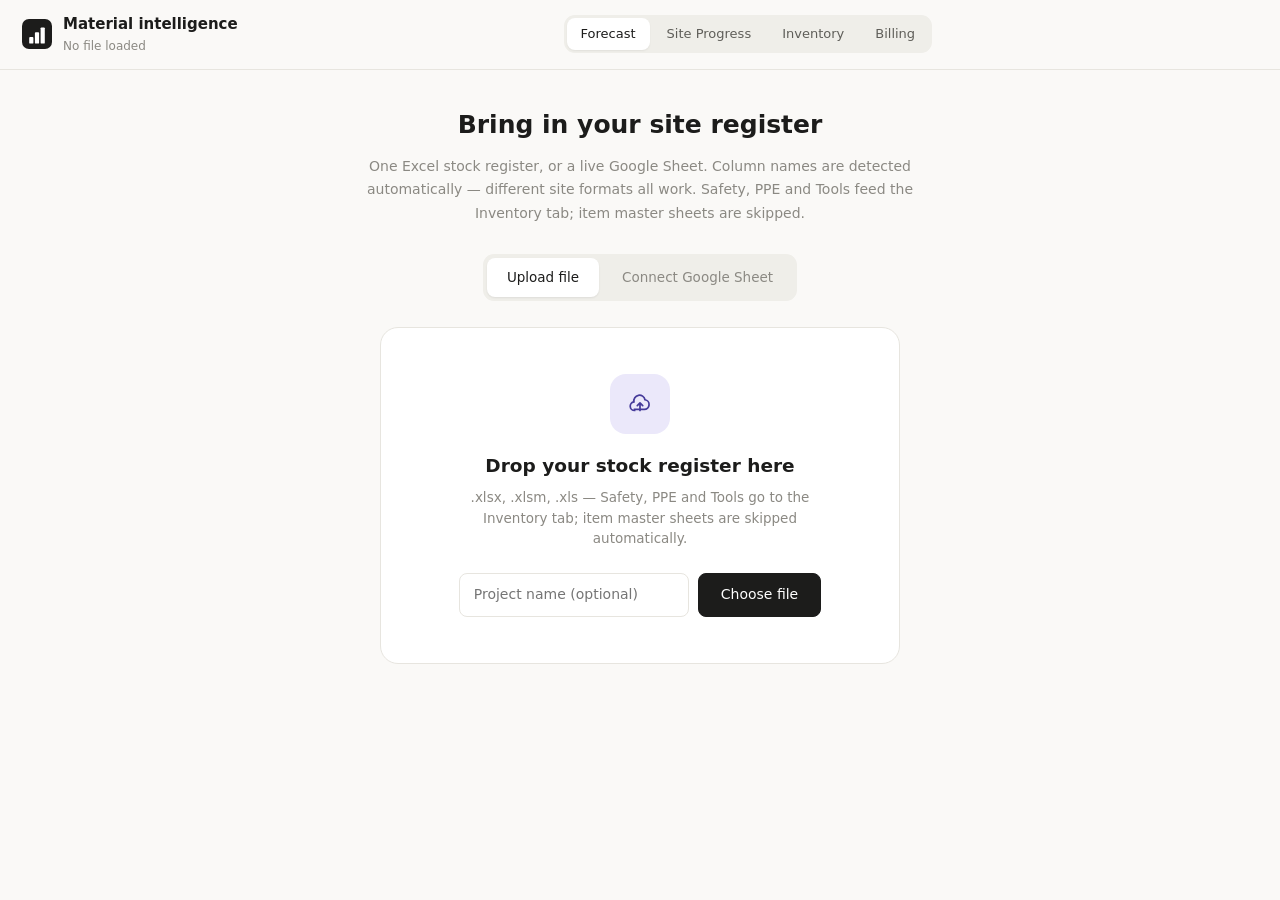
==== commit e3f9583d: "Billing v5.0: home redesign, Download by type, safe activity delete, ProjectBase sheet - Billing hom" ====
--- a/frontend/index.html
+++ b/frontend/index.html
@@ -2,11 +2,12 @@
 <html lang="en">
 <head>
 <meta charset="utf-8">
-<meta name="viewport" content="width=device-width,initial-scale=1">
+<meta name="viewport" content="width=device-width,initial-scale=1,viewport-fit=cover">
 <title>Material Intelligence</title>
 <link rel="icon" href="data:,">
 <link rel="stylesheet" href="style.css">
 <link rel="stylesheet" href="siteprogress.css">
+<link rel="stylesheet" href="billing.css">
 </head>
 <body>
 
@@ -27,7 +28,7 @@
     </label>
     <button id="pick" class="btn primary" hidden>Upload</button>
     <button id="sync" class="btn" hidden>Sync sheet</button>
-    <a id="dl" class="btn" hidden>Export</a>
+    <button id="dl" class="btn" hidden>Export</button>
     <button id="del" class="btn danger" hidden>Delete</button>
     <input id="file" type="file" accept=".xlsx,.xlsm,.xls" hidden>
   </div>
@@ -140,10 +141,7 @@
 
   <div class="tablewrap">
     <table>
-      <colgroup>
-        <col style="width:28%"><col style="width:26%"><col style="width:9%">
-        <col style="width:10%"><col style="width:18%"><col style="width:9%">
-      </colgroup>
+      <colgroup></colgroup>
       <thead><tr>
         <th>Material</th><th>What to do</th><th class="n">Stock</th>
         <th class="n">Total rcvd</th><th>Runs out</th><th>Trust</th>
@@ -187,6 +185,34 @@
   </div>
 </div>
 
+<div id="exportModal" class="sheet mid" hidden>
+  <div class="card export">
+    <div class="mhd">
+      <h2>Export</h2>
+      <button class="btn" onclick="closeExportModal()">Close</button>
+    </div>
+    <p class="msub">Pick a service and category to narrow it down — or leave both blank for everything.</p>
+
+    <label style="display:block;font-size:13px;color:#6b6862;margin:10px 0 4px">Service</label>
+    <div id="exSvc" style="display:flex;flex-wrap:wrap;gap:6px;margin-bottom:4px"></div>
+    <p id="exNoSvcHint" style="font-size:12px;color:#8b8983;margin:4px 0 0">Categories appear once you pick a service above.</p>
+    <div id="exGroups"></div>
+
+    <p style="font-size:13px;color:#6b6862;margin:14px 0 6px">Show me</p>
+    <div id="exStatusList" style="display:grid;grid-template-columns:1fr 1fr;gap:6px;font-size:13px"></div>
+    <button type="button" class="btn" id="exSelectAll" style="margin-top:10px;font-size:12px">Select everything</button>
+
+    <p style="font-size:13px;color:#2f6f4f;margin:14px 0 0" id="exScopeLine"></p>
+    <p style="font-size:12px;color:#8b8983;margin:4px 0 0;word-break:break-all" id="exFname"></p>
+
+    <div class="mact">
+      <button class="btn" onclick="closeExportModal()">Cancel</button>
+      <button class="btn primary" id="exGo">Export</button>
+    </div>
+  </div>
+</div>
+
+
 <div id="confirm" class="sheet mid" hidden>
   <div class="card">
     <h2 id="ctitle">Delete?</h2>
@@ -200,5 +226,6 @@
 
 <script src="app.js"></script>
 <script src="siteprogress.js"></script>
+<script src="billing.js"></script>
 </body>
 </html>
--- a/frontend/style.css
+++ b/frontend/style.css
@@ -9,14 +9,19 @@
   --r:10px; --hdr:64px;
 }
 *{box-sizing:border-box}
+html{overflow-x:hidden}
 body{margin:0;background:var(--bg);color:var(--ink);
-  font:14px/1.55 system-ui,-apple-system,"Segoe UI",Roboto,sans-serif}
+  font:14px/1.55 system-ui,-apple-system,"Segoe UI",Roboto,sans-serif;
+  overflow-x:hidden}
 h1,h2{margin:0;font-weight:600}
-main{max-width:1240px;margin:0 auto;padding:0 22px 72px}
+main{max-width:1240px;margin:0 auto;
+  padding:0 max(22px,env(safe-area-inset-right,0px)) 72px max(22px,env(safe-area-inset-left,0px))}
 
 .top{position:sticky;top:0;z-index:30;background:var(--bg);
   border-bottom:1px solid var(--line);display:flex;align-items:center;
-  justify-content:space-between;gap:18px;padding:13px 22px;margin-bottom:22px}
+  justify-content:space-between;gap:18px;
+  padding:calc(13px + env(safe-area-inset-top,0px)) max(22px,env(safe-area-inset-right,0px)) 13px max(22px,env(safe-area-inset-left,0px));
+  margin-bottom:22px}
 .brand{display:flex;align-items:center;gap:11px;min-width:0}
 .mark{width:30px;height:30px;border-radius:7px;background:var(--ink);flex:none;
   overflow:hidden;display:flex;align-items:center;justify-content:center}
@@ -184,6 +189,11 @@
   font-weight:600;color:var(--ink2);text-transform:uppercase;letter-spacing:.4px;
   padding:11px 14px;background:#f6f4f0;white-space:nowrap;
   border-bottom:1px solid var(--line)}
+/* Report-table headers may wrap onto a second line when their column is too
+   narrow for the text ("Total rcvd" in a 10% column), instead of spilling
+   over the neighbouring header. Single words never break; a header that
+   already fits stays on one line, so wide screens look exactly as before. */
+.tablewrap th{white-space:normal}
 thead tr:first-child th:first-child{border-top-left-radius:12px}
 thead tr:first-child th:last-child{border-top-right-radius:12px}
 td{padding:10px 14px;border-top:1px solid var(--line2);vertical-align:top;
@@ -229,8 +239,23 @@
 .card .ctl{width:100%}
 .merr{color:var(--red);font-size:12.5px;margin:8px 0 0}
 .mact{display:flex;justify-content:flex-end;gap:9px;margin-top:16px}
+/* Split footer: a left-hand action group (e.g. Site Progress's Rooms modal --
+   quick-select + Mark done/Undo done) alongside the normal right-hand
+   Cancel/Save, both always visible without scrolling the modal body. Only
+   applied when modal() is called with extraFooterHTML - every other modal
+   keeps the plain .mact rule above, completely unaffected. */
+.mact-split{justify-content:space-between;flex-wrap:wrap;row-gap:10px}
+.mact-left{display:flex;gap:8px;flex-wrap:wrap;align-items:center}
+.mact-right{display:flex;gap:9px;flex-shrink:0}
+@media(max-width:640px){
+  /* Four-plus buttons in one row doesn't fit a phone width - stack the two
+     groups, each group's own buttons still wrap/flow naturally within it. */
+  .mact-split{flex-direction:column;align-items:stretch}
+  .mact-right{justify-content:flex-end}
+}
 
 .card.wide{width:min(560px,92vw);max-height:82vh;overflow:auto}
+.card.export{width:min(640px,92vw);max-height:85vh;overflow:auto}
 .mhd{display:flex;justify-content:space-between;align-items:center;gap:16px;
   margin-bottom:4px}
 .mhd h2{margin-bottom:0}
@@ -319,6 +344,7 @@
   main{padding:0 16px 56px}
   .kpis{grid-template-columns:repeat(auto-fit,minmax(140px,1fr))}
   .card.wide{padding:18px}
+  .card.export{padding:18px}
   /* Forecast tab's main table had no mobile handling at all -- its
      percentage-width colgroup just shrinks with the viewport, crushing
      five columns of real data (material name, action, stock, date, trust)
@@ -328,7 +354,30 @@
      min-width is exceeded there, so no scrollbar appears and nothing
      changes above 760px. */
   .tablewrap{overflow-x:auto}
-  .tablewrap table{min-width:640px}
+  .tablewrap table{min-width:720px}
+  /* 14px side padding eats ~28px of a ~65px column: "Stock" / "Trust"
+     headers (42px of text) then spill into the next column. 10px keeps the
+     text inside its column; th and td share it so edges stay aligned. */
+  .tablewrap th,.tablewrap td{padding-left:10px;padding-right:10px}
+  /* th{position:sticky;top:var(--hdr)} assumes .top is exactly --hdr tall --
+     true on desktop, but .top wraps to 2 lines here (flex-wrap above), so
+     the header is now taller than --hdr while the table header still
+     sticks at the OLD, shorter offset -- it ends up overlapping mid-scroll
+     into the data rows below it (reported: column header rendering on top
+     of/between material rows on a phone). Fixed-pixel sticky offsets and a
+     wrapping header are a fragile combination on mobile regardless of the
+     exact number; disabling sticky here (header scrolls away normally,
+     same trade Site Progress's own rail makes below) is the reliable fix
+     rather than chasing an exact new offset that could drift again. */
+  th{position:static}
+  /* Touch targets: 8px/15px padding at 13px font is a real button, but its
+     tapped height lands under 40px -- comfortable for a mouse pointer,
+     tight for a fingertip, especially where several buttons sit close
+     together (.topact already wraps here). ~44px is the standard mobile
+     minimum (Apple HIG/Material both land there); desktop's own .btn rule
+     above is untouched, this only widens the tap area on a touch screen. */
+  .btn{min-height:44px;padding:11px 16px;display:inline-flex;align-items:center;justify-content:center}
+  input[type="checkbox"],input[type="radio"]{width:20px;height:20px}
 }
 @media(max-width:640px){
   .home-head h2{font-size:21px}
@@ -349,3 +398,25 @@
   .home-head h2{font-size:19px}
   .homecard{padding:26px 16px}
 }
+
+/* Tablet / small laptop: the header (brand + tab bar + 7 controls) needs ~1090px
+   on one line; between 761px and that it overflowed and clipped Export/Delete
+   (same html{overflow-x:hidden} clipping as on a phone). Let it wrap onto a
+   second line instead. Wider screens keep today's single-line header. */
+@media(max-width:1100px){
+  .top{flex-wrap:wrap;row-gap:10px}
+  .topact{flex:0 1 auto;min-width:0;max-width:100%;flex-wrap:wrap;row-gap:8px}
+}
+
+/* Phone header + filter bar. .topact is flex:none (desktop: one line of
+   buttons), so inside the wrapping header it kept its full one-line width --
+   measured 768px wide on a 412px screen, with html{overflow-x:hidden} just
+   clipping Lead time / Upload / Sync / Export / Delete off-screen and making
+   them unreachable. Let it take the row and wrap inside it. Same for the
+   Forecast filter bar (.right: search + "Show me"), clipped the same way. */
+@media(max-width:760px){
+  .topact{flex:1 1 100%;min-width:0}
+  .topact .ctl{max-width:100%;min-width:0}
+  .right{flex-wrap:wrap;width:100%;min-width:0}
+  .right input{min-width:0;flex:1 1 160px}
+}
--- a/frontend/siteprogress.css
+++ b/frontend/siteprogress.css
@@ -33,7 +33,7 @@
 
 /* ---- layout ---- */
 .sp-layout{display:grid;grid-template-columns:262px minmax(0,1fr);gap:26px;margin:22px auto 0;max-width:1560px}
-@media(max-width:900px){.sp-layout{grid-template-columns:1fr;gap:16px}.sp-rail{position:static}}
+@media(max-width:900px){.sp-layout{grid-template-columns:minmax(0,1fr);gap:16px}.sp-rail{position:static}}
 .sp-crumb, .sp-setup{max-width:1560px;margin-left:auto;margin-right:auto}
 
 /* left rail: generic tree (floors/rooms, levels/zones, wings...) */
@@ -87,6 +87,15 @@
   padding:22px 24px;display:grid;grid-template-columns:auto 1fr;gap:26px;align-items:center;
   margin-bottom:20px}
 @media(max-width:620px){.sp-hero{grid-template-columns:1fr;gap:16px}}
+@property --p{syntax:'<number>';inherits:true;initial-value:0}
+/* Registering --p as a typed number is what makes the ring's own
+   `transition:--p .5s` below actually interpolate instead of snapping --
+   an unregistered custom property is opaque to the transition engine, so
+   that declaration was a no-op until this existed. Ticking a room now
+   visibly fills the ring rather than jumping straight to the new %
+   (endowed-progress effect: a small, real reward for a real action).
+   Browsers without @property support (older Firefox) just keep today's
+   instant-snap behaviour -- purely additive, nothing to break. */
 .sp-ring{--p:0;width:128px;height:128px;border-radius:50%;flex:none;
   background:conic-gradient(var(--green) calc(var(--p)*1%),var(--line2) 0);
   display:flex;align-items:center;justify-content:center;transition:--p .5s}
@@ -100,6 +109,15 @@
 .sp-stat .v{font-size:21px;font-weight:600;letter-spacing:-.3px;font-variant-numeric:tabular-nums}
 .sp-stat .v.g{color:var(--green)}.sp-stat .v.a{color:var(--amber)}.sp-stat .v.r{color:var(--red)}
 .sp-stat .h{font-size:11px;color:var(--ink3);margin:2px 0 0}
+
+/* Shortage ticker -- one quiet line, only rendered when there is real history
+   to show (see renderOverall()). Not a stat card: this is a summary of past
+   events, not a live number the hero ring/stats already cover. */
+.sp-shortagetick{font-size:12.5px;color:var(--ink3);margin:10px 2px 16px;cursor:pointer;width:fit-content}
+.sp-shortagetick:hover{color:var(--ink)}
+.sp-shortagetick:hover b{text-decoration:underline}
+.sp-shortagetick b{color:var(--ink);font-weight:600}
+.sp-shortagetick .g{color:var(--green)}
 
 .sp-secttl{font-size:12px;text-transform:uppercase;letter-spacing:.5px;color:var(--ink3);
   margin:0 2px 12px;display:flex;justify-content:space-between;align-items:center}
@@ -177,15 +195,7 @@
 .sp-entrysaved{font-size:10.5px;color:var(--green);opacity:0;transition:opacity .25s;position:absolute;
   right:-2px;top:-13px;white-space:nowrap;pointer-events:none}
 .sp-entrysaved.show{opacity:1}
-.sp-entrysub{display:flex;align-items:center;gap:7px}
-.sp-entrysub .sp-bslide{height:3px}
-.sp-entrysub .sp-bslide::-webkit-slider-thumb{width:11px;height:11px}
-.sp-entrysub .sp-bslide::-moz-range-thumb{width:11px;height:11px}
-.sp-entrysub .sp-bpct{width:32px;font-size:10.5px;font-weight:500;color:var(--ink3)}
-.sp-bslide{flex:1;-webkit-appearance:none;appearance:none;height:5px;border-radius:3px;background:var(--line2);outline:none}
-.sp-bslide::-webkit-slider-thumb{-webkit-appearance:none;width:15px;height:15px;border-radius:50%;
-  background:var(--ink);cursor:pointer;border:2px solid var(--panel);box-shadow:0 0 0 1px var(--line)}
-.sp-bslide::-moz-range-thumb{width:15px;height:15px;border-radius:50%;background:var(--ink);cursor:pointer;border:2px solid var(--panel)}
+.sp-entrysub{display:flex;align-items:center;gap:7px;justify-content:flex-end}
 .sp-bpct{font-size:12px;font-weight:600;width:38px;text-align:right;font-variant-numeric:tabular-nums}
 
 .sp-bmoney{grid-area:money;text-align:right}
@@ -272,6 +282,10 @@
 .sp-maplist{max-height:52vh;overflow:auto;margin:6px 0}
 .sp-maprow{display:flex;align-items:center;gap:10px;padding:9px 4px;border-bottom:1px solid var(--line2);font-size:13px}
 .sp-maprow input{width:16px;height:16px;flex:none}
+.sp-siblingrow{display:flex;align-items:center;gap:8px;flex-wrap:wrap;padding:0 4px 8px 4px;font-size:11.5px}
+.sp-sibchip{display:inline-flex;align-items:center;gap:3px;background:var(--violetbg);color:var(--violet);
+  border-radius:5px;padding:2px 7px;cursor:pointer;white-space:nowrap}
+.sp-sibchip input{width:12px;height:12px;flex:none;margin:0}
 .sp-maprow .c{color:var(--ink3);font-size:11px;font-family:ui-monospace,Menlo,monospace}
 .sp-drow{display:flex;justify-content:space-between;padding:11px 0;border-bottom:1px solid var(--line2);font-size:13px}
 .sp-drow.sub{padding:0 0 9px;border-bottom:1px solid var(--line2);font-size:11px;color:var(--ink3)}
@@ -311,6 +325,7 @@
 /* link chip on item rows + clean wide link modal (added) */
 .sp-linkchip{border:none;background:none;font:inherit;font-size:10.5px;color:var(--violet);cursor:pointer;padding:1px 6px;border-radius:5px}.sp-linkchip:hover{background:var(--violetbg)}
 .sp-linkchip.on{color:var(--green)}
+.sp-linkchip.warn{color:var(--amber)}.sp-linkchip.warn:hover{background:var(--amberbg)}
 .sp-labourbadge{border:none;background:var(--violetbg);color:var(--violet);font:inherit;
   font-size:10.5px;font-weight:500;padding:2px 8px;border-radius:20px;cursor:pointer;
   vertical-align:1px}
@@ -386,3 +401,163 @@
 @media (hover:none),(pointer:coarse){
   .sp-addchip{width:38px;height:38px}
 }
+
+/* ---------------------------------------------------------------- per-tab chrome
+   <body data-view> is set by setView() in siteprogress.js. The header controls
+   below belong to the stock-register RUN that Forecast and Inventory read; Site
+   Progress has its own project dropdown (#sp-proj), so showing the run switcher
+   there put two different "which site" controls on screen, and changing the
+   top one un-hid the Forecast report underneath Site Progress.
+     Forecast       -> everything (unchanged)
+     Site Progress  -> none of the run controls, no run/file line, no Forecast report
+     Inventory      -> same as Forecast minus Lead time (a forecast-only setting)
+   visibility:hidden (not display:none) above 760px so the tab bar does not jump
+   sideways when switching tabs; on a phone the space is reclaimed instead. */
+body[data-view="siteprogress"] .topact,
+body[data-view="siteprogress"] #ctx,
+body[data-view="siteprogress"] #fresh{visibility:hidden}
+body[data-view="siteprogress"] #report{display:none !important}
+body[data-view="inventory"] #leadwrap{display:none !important}
+@media(max-width:760px){
+  body[data-view="siteprogress"] .topact,
+  body[data-view="siteprogress"] #ctx,
+  body[data-view="siteprogress"] #fresh{display:none}
+}
+
+/* ---------------------------------------------------------------- phone layout
+   Below 900px the left rail (Structure tree) stacks above the content, which put
+   the service pills (Overall / Electrical / ...) below the whole tree -- on an
+   18-floor hotel that is ~1300px down the page, past the first screen. Dissolve
+   the content wrapper so the pills, the tree and the rest of the content become
+   siblings in the grid, then order them pills -> tree -> content. Desktop
+   (side-by-side) layout is untouched. */
+@media(max-width:900px){
+  .sp-layout>*{min-width:0}
+  .sp-main{display:contents}
+  .sp-main>*{order:2}
+  .sp-main>.sp-pills{order:0;margin-bottom:0}
+  .sp-rail{order:1}
+}
+/* Touch-sized targets for the tab bar and service pills (same ~44px minimum the
+   rest of the app uses for touch). No effect with a mouse. */
+@media (hover:none),(pointer:coarse){
+  .spnav button{min-height:44px}
+  .sp-pill{min-height:44px;padding-left:16px;padding-right:16px}
+}
+
+/* ---------------------------------------------------------------- phone / narrow-column cards (<=1100px)
+   Activity / item / Overall rows were laid out as one desktop-style row of
+   fixed-width columns (progress bar 130px + money 92px + icons ...). On a
+   ~390px screen that left the NAME with 3-45px, so "Piping Work" and the item
+   names broke one word per line, the progress bar sat on top of the title and
+   the qty / icons floated mid-air beside a tall name block. Below 1100px (phones, landscape phones, tablets, small windows -- wherever the
+   Structure rail leaves the column under ~750px) every
+   row becomes a short stack: name on its own full-width line, numbers on the
+   next. Desktop layout is untouched (everything here is inside max-width). */
+@media(max-width:1100px){
+  /* service > activity card header (Site Progress tab) */
+  .sp-chd{display:grid;grid-template-columns:12px minmax(0,1fr) auto;
+    grid-template-areas:"chev name act" ". bar money";gap:8px 10px;align-items:center;padding:14px 14px}
+  .sp-chd>.sp-cchev{grid-area:chev;width:auto}
+  .sp-chd>.sp-cname{grid-area:name;overflow-wrap:anywhere}
+  .sp-chd>.sp-treeact{grid-area:act}
+  .sp-chd>.sp-cbar{grid-area:bar;width:auto;margin-left:0;min-width:0}
+  .sp-chd>.sp-cmoney{grid-area:money;min-width:0}
+  .sp-cbody{padding:2px 14px 10px}
+
+  /* item row: name (+ chips, now full width) / quantity - % - rupees / planned - icons */
+  .sp-brow{grid-template-columns:minmax(0,1fr) auto 40px 40px;row-gap:10px;column-gap:10px;
+    grid-template-areas:"name name name name" "main pct money money" "qty qty remove arrow";align-items:center}
+  .sp-brow .sp-entry{display:contents}
+  .sp-brow .sp-entrymain{grid-area:main}
+  .sp-brow .sp-entrysub{grid-area:pct;justify-content:flex-start}
+  .sp-brow .sp-bpct{width:auto}
+  .sp-brow .sp-bmoney{grid-area:money;text-align:right;align-self:center}
+  .sp-brow .sp-bqty{grid-area:qty;text-align:left}
+  .sp-brow .sp-bqty span{display:inline;margin-left:4px}
+  .sp-brow .sp-qty{width:92px;text-align:left;padding-left:0}   /* "588.96" was clipped to "588.9" at 64px */
+}
+
+@media(max-width:640px){
+  /* Overall: service row -- done/remaining go under the name, not into the 18px chevron column */
+  .sp-ovrow{padding:14px}
+  .sp-ovrow>.sp-ovstat.done{grid-column:2;text-align:left}
+  .sp-ovrow>.sp-ovstat.rem{grid-column:3}
+  /* Overall: activity + item rows -- name full width, the two money figures below it */
+  .sp-ovacts{margin:0 8px 12px;padding:2px 10px}
+  .sp-ovactrow,.sp-ovitemrow{display:grid;column-gap:10px;row-gap:4px;align-items:start}
+  .sp-ovactrow{grid-template-columns:12px minmax(0,1fr) minmax(0,1fr)}
+  .sp-ovactrow>div:nth-child(2){grid-column:2 / 4}
+  .sp-ovactrow>.sp-ovactmoney.done{grid-column:2}
+  .sp-ovactrow>.sp-ovactmoney.rem{grid-column:3}
+  .sp-ovitems{padding-left:12px}
+  .sp-ovitemrow{grid-template-columns:minmax(0,1fr) minmax(0,1fr)}
+  .sp-ovitemrow>div:first-child{grid-column:1 / 3}
+  .sp-ovactmoney,.sp-ovitemmoney{margin-left:0;min-width:0;text-align:left}
+}
+
+/* ---------------------------------------------------------------- per-room done quantity
+   Rooms/Zones dialog (#sp-modal.sp-zones). A zone planned at more than one unit
+   gets a number box next to its tick (see openRoomsModal). Tick = full plan;
+   a typed number = what is really fitted. Layout per zone:
+       [x] Zone 1                [ 95.8 ]
+           of 357.14 Rmt
+   Neutral until the zone is ticked; then amber = partial, green = full. A zone
+   that is not ticked just shows what is already recorded, in muted ink. */
+.sp-zones .sheethd{align-items:flex-start;margin-bottom:10px}
+.sp-zones .sheethd .btn{flex:none;align-self:flex-start}
+.sp-zones .sheethd p{margin-top:2px}
+.sp-zones .sp-maplist{overflow-x:hidden}
+.sp-zhelp{font-size:12.5px;color:var(--ink3);margin:0 0 12px}
+.sp-planbox{margin:0 0 10px;padding:8px 12px;background:#f6f4f0;border-radius:10px}
+.sp-planbox .sp-qtyrow{flex-wrap:wrap;row-gap:6px;margin-bottom:0}
+.sp-planbox .sp-qtyrow label{flex:1 0 100%;font-size:12.5px;font-weight:600;color:var(--ink2)}
+.sp-planbox .sp-qtyrow input{flex:0 1 150px;width:auto;min-width:0;max-width:150px;background:var(--panel)}
+.sp-planbox .sp-qtyhint{margin:6px 0 0}
+.sp-roomcell{display:grid;grid-template-columns:minmax(0,1fr) 96px;
+  grid-template-areas:"name inp" "plan inp";align-items:center;column-gap:10px;row-gap:0;
+  min-height:56px;padding:6px 10px;border:1px solid var(--line);border-radius:10px;background:var(--panel)}
+.sp-roomcell>label{grid-area:name;min-width:0}
+.sp-roomqty{display:contents}
+.sp-roomqty .u{grid-area:plan;font-size:11.5px;color:var(--ink3);white-space:nowrap;padding-left:23px}
+.sp-roomcell .sp-roomqty input{grid-area:inp;width:100%;min-width:0;box-sizing:border-box;
+  text-align:right;font-weight:600;font-size:15px;padding:8px 10px;color:var(--ink3)}
+.sp-roomcell.is-on{border-color:var(--ink3);background:#fafaf8}
+.sp-roomcell.is-on .sp-roomqty input{color:var(--ink)}
+.sp-roomcell.is-on.is-partial{border-color:#e4cc94;background:#fffaf0}
+.sp-roomcell.is-on.is-partial .sp-roomqty input{border-color:#c98a1b}
+.sp-roomcell.is-on.is-full{border-color:#c4dcb2;background:#f6fbf1}
+.sp-roomcell.is-on.is-full .sp-roomqty input{border-color:var(--green)}
+.sp-qtyhint{font-size:11.5px;color:var(--ink3);margin:2px 0 0}
+/* header + footer always on screen (landscape phones, small screens): the card
+   is a column, only the list in the middle scrolls. dvh keeps it above the
+   mobile browser toolbar where supported; vh is the fallback. */
+.sp-zones .card.wide{display:flex;flex-direction:column;overflow:hidden;max-height:min(86vh,calc(100vh - 24px))}
+@supports (height:1dvh){.sp-zones .card.wide{max-height:min(86dvh,calc(100dvh - 24px))}}
+.sp-zones .sheethd,.sp-zones .mact{flex:none}
+.sp-zones .sp-maplist{flex:1 1 auto;min-height:0;max-height:none;overflow-y:auto;overscroll-behavior:contain}
+/* iOS Safari zooms the page on focus when an input is under 16px */
+@media (hover:none),(pointer:coarse){.sp-planbox .sp-qtyrow input{font-size:16px;min-height:44px}}
+@media (hover:none),(pointer:coarse){
+  .sp-roomcell{min-height:60px}
+  .sp-roomcell>label{min-height:44px}
+  .sp-roomcell .sp-roomqty input{min-height:44px;font-size:16px}
+  .sp-zones .sheethd .btn{min-height:44px}
+}
+
+/* delete an activity: choose what happens to the work recorded on its items */
+.sp-del{display:flex;flex-direction:column;gap:12px}
+.sp-delp{margin:0;color:var(--ink2)}
+.sp-dopt{display:flex;gap:12px;align-items:flex-start;border:1px solid var(--line);border-radius:12px;padding:13px 14px;cursor:pointer;background:var(--panel);min-height:44px}
+.sp-dopt.on{border:1.5px solid var(--ink)}
+.sp-dopt input{margin-top:3px;width:18px;height:18px;flex:none}
+.sp-dopt small{display:block;color:var(--ink2);font-size:13px;margin-top:2px}
+.sp-dtag{display:inline-block;padding:1px 8px;border-radius:20px;background:var(--violetbg);color:var(--violet);font-size:11px;font-weight:600;vertical-align:1px}
+.sp-delimp{margin-top:10px;background:var(--amberbg);border:1px solid #ecd9a8;border-radius:8px;padding:9px 11px;font-size:12.5px;color:var(--amber)}
+.sp-delrow{display:flex;flex-wrap:wrap;justify-content:space-between;gap:2px 12px;margin-top:3px;font-variant-numeric:tabular-nums}
+.sp-delrow span:last-child{white-space:nowrap}
+.sp-delwarn{margin-top:6px;font-weight:600}
+.sp-delwait{color:var(--ink3)}
+.sp-delnote{margin:0;background:var(--bg);border-radius:10px;padding:9px 12px;font-size:12.5px;color:var(--ink2)}
+#sp-modal-save.sp-danger{background:var(--red);border-color:var(--red);color:#fff}
+@media(max-width:760px){.sp-dopt{padding:14px}#sp-modal-save,#sp-modal-cancel{min-height:44px}}
--- a/frontend/billing.css
+++ b/frontend/billing.css
@@ -0,0 +1,713 @@
+/* Billing (RA bills) tab. Every rule is bl- prefixed or keyed to #billing, so
+   nothing here restyles Forecast / Inventory / Site Progress. Uses the app's
+   own tokens (--ink, --line, --panel ...) from style.css. */
+.bl{box-sizing:border-box;width:100%;padding-bottom:80px}
+.bl[hidden]{display:none}
+.bl *{box-sizing:border-box}
+.bl-empty{background:var(--panel);border:1px solid var(--line);border-radius:12px;padding:28px;color:var(--ink2);margin-top:14px}
+.bl-head{display:flex;flex-wrap:wrap;align-items:flex-end;justify-content:space-between;gap:14px;margin-bottom:18px}
+.bl-head h2{font-size:22px;margin:4px 0 0}
+.bl-sub{margin:4px 0 0;color:var(--ink2);max-width:640px}
+.bl-crumb .ctl{padding:5px 9px;font-size:12.5px}
+.bl-headact{display:flex;flex-wrap:wrap;gap:8px;align-items:center}
+.bl-headact .btn{text-decoration:none;display:inline-flex;align-items:center}
+.bl .btn[disabled]{opacity:.45;cursor:not-allowed}
+
+.bl-kpis{display:grid;grid-template-columns:repeat(auto-fit,minmax(220px,1fr));gap:14px;margin-bottom:16px}
+.bl-kpi{background:var(--panel);border:1px solid var(--line);border-radius:10px;padding:15px 18px}
+.bl-kpi span{display:block;font-size:11.5px;color:var(--ink3);text-transform:uppercase;letter-spacing:.4px}
+.bl-kpi b{display:block;font-size:24px;font-weight:600;margin-top:3px;font-variant-numeric:tabular-nums}
+.bl-kpi i{display:block;font-style:normal;font-size:12px;color:var(--ink3);margin-top:2px}
+.bl-kpi.warn{background:var(--amberbg);border-color:#ecd9a8}
+.bl-kpi.warn span,.bl-kpi.warn b,.bl-kpi.warn i{color:var(--amber)}
+
+.bl-callout{background:var(--amberbg);border:1px solid #ecd9a8;color:var(--amber);border-radius:10px;padding:12px 16px;margin-bottom:14px;font-size:13.5px}
+.bl-callout.soft{background:var(--violetbg);border-color:#d9d4f3;color:var(--violet)}
+.bl-card{background:var(--panel);border:1px solid var(--line);border-radius:10px;margin-bottom:16px}
+.bl-card.pad{padding:14px 18px}
+.bl-card.pad p{margin:3px 0 0;font-size:13px;color:var(--ink2)}
+.bl-scroll{overflow-x:auto}
+.bl-svcs{display:flex;flex-wrap:wrap;gap:8px 22px;padding:12px 16px}
+.bl-svc{display:flex;flex-direction:column;font-size:13px}
+.bl-svc span{color:var(--ink3);font-size:12px}
+.bl-svc.unset b,.bl-svc.unset span{color:var(--amber)}
+
+.bl-ras{min-width:900px}
+.bl-rah,.bl-rar{display:grid;grid-template-columns:minmax(200px,1.8fr) .8fr 96px minmax(190px,1.9fr) .9fr .9fr 64px;gap:12px;padding:14px 18px;align-items:center}
+.bl-rah{background:#f6f4f0;font-size:11.5px;font-weight:600;color:var(--ink2);text-transform:uppercase;letter-spacing:.4px;border-radius:10px 10px 0 0;padding-top:10px;padding-bottom:10px}
+.bl-rar{border-top:1px solid var(--line2);cursor:pointer}
+.bl-rar:hover{background:var(--bg)}
+.bl-rar small{display:block;color:var(--ink3);font-size:12px}
+.bl .n{text-align:right;font-variant-numeric:tabular-nums}
+.bl-rar .go{text-align:right;color:var(--violet);font-weight:500}
+.bl-none{padding:22px 18px;color:var(--ink3)}
+.bl-chip{display:inline-block;padding:2px 10px;border-radius:20px;font-size:11.5px;font-weight:600}
+.bl-chip.draft{background:var(--amberbg);color:var(--amber)}
+.bl-chip.locked{background:var(--greenbg);color:var(--green)}
+
+.bl-notes{display:grid;grid-template-columns:repeat(auto-fit,minmax(300px,1fr));gap:12px;margin-bottom:16px}
+.bl-note{background:var(--panel);border:1px solid var(--line);border-radius:10px;padding:12px 16px;font-size:13.5px;cursor:pointer}
+.bl-note b{display:block;font-size:11.5px;text-transform:uppercase;letter-spacing:.4px;margin-bottom:2px}
+.bl-note.over b{color:var(--red)}
+.bl-note.manual b{color:var(--amber)}
+.bl-h3{font-size:15px;margin:20px 0 10px;font-weight:600}
+.bl-h3 small{color:var(--ink3);font-weight:500;margin-left:6px}
+.bl-lines-h{display:flex;align-items:center;justify-content:space-between;gap:12px}
+
+/* annexure summary */
+.bl-gh,.bl-gr{display:grid;gap:12px;padding:10px 18px;align-items:center}
+.bl-gh{background:#f6f4f0;font-size:11.5px;font-weight:600;color:var(--ink2);text-transform:uppercase;letter-spacing:.3px;border-radius:10px 10px 0 0}
+.bl-gr{border-top:1px solid var(--line2);font-size:13.5px}
+
+/* lines */
+.bl-lh,.bl-lr{display:grid;gap:10px;padding:10px 16px;align-items:start}
+.bl-lh{background:#f6f4f0;font-size:11.5px;font-weight:600;color:var(--ink2);border-radius:10px 10px 0 0;align-items:end}
+.bl-lh small{font-weight:500;color:var(--ink3)}
+.bl-lh .sg{color:var(--ink)}
+.bl-lr{border-top:1px solid var(--line2);font-size:13px;cursor:pointer}
+.bl-lr:hover{background:var(--bg)}
+.bl-lr .d .t{display:-webkit-box;-webkit-box-orient:vertical;-webkit-line-clamp:3;overflow:hidden;line-height:1.35}
+.bl-lr.open .d .t{-webkit-line-clamp:unset;display:block}
+.bl-lr small{color:var(--ink3);font-size:11.5px}
+.bl-lr .d small{display:block}
+.bl-lr .x{display:none;background:var(--bg);border-radius:8px;padding:10px 12px;font-size:12.5px;color:var(--ink2);cursor:default}
+.bl-lr.open .x{display:grid;gap:6px}
+.bl-lr .x span{color:var(--ink3)}
+.bl-src{display:block;font-size:10.5px;color:var(--ink3)}
+.bl-src.warn{color:var(--amber);font-weight:600}
+.bl-src.typed{color:var(--violet);font-weight:600}
+.bl .neg{color:var(--red)}
+.bl-qtybtn{font:inherit;font-size:13px;font-weight:600;min-width:64px;padding:4px 8px;border:1px solid var(--line);border-radius:7px;background:var(--panel);cursor:pointer;font-variant-numeric:tabular-nums}
+.bl-qtybtn:hover{border-color:var(--violet);color:var(--violet)}
+.bl-qtybtn.need{background:var(--amberbg);border-color:#ecd9a8;color:var(--amber)}
+
+/* new RA / modals */
+#bl-modal .bl-mbody{overflow:auto;max-height:calc(100vh - 240px);padding-bottom:6px}
+.bl-lbl{font-size:12.5px;color:var(--ink2);margin:14px 0 6px}
+.bl-lbl:first-child{margin-top:0}
+.bl-pills{display:flex;flex-wrap:wrap;gap:8px}
+.bl-pill{font:inherit;font-size:13px;padding:9px 16px;border-radius:22px;border:1px solid var(--line);background:var(--panel);color:var(--ink2);cursor:pointer;min-height:40px}
+.bl-pill.on{background:var(--ink);color:#fff;border-color:var(--ink)}
+.bl-pill.off{background:var(--bg);color:var(--ink3);cursor:not-allowed}
+.bl-opt{display:flex;justify-content:space-between;gap:10px;align-items:center;padding:12px 14px;border:1px solid var(--line);border-radius:10px;margin-bottom:8px;cursor:pointer}
+.bl-opt.on{border:2px solid var(--ink);padding:11px 13px}
+.bl-opt.off{background:var(--bg);color:var(--ink3);cursor:not-allowed}
+.bl-opt small{display:block;color:var(--ink3);font-size:12.5px}
+.bl-edit{display:grid;gap:10px}
+.bl-erow{display:flex;justify-content:space-between;gap:10px;font-size:13px;color:var(--ink2)}
+.bl-edit label,.bl-meta label{display:grid;gap:4px;font-size:12.5px;color:var(--ink2)}
+.bl-lockbox{display:grid;gap:8px;font-size:13.5px}
+.bl-lockbox>div>span{display:block;font-size:12px;color:var(--ink3)}
+.bl-lockbox>div>b{font-size:24px}
+.bl-warn{color:var(--amber);margin:0}
+.bl-found{display:grid;gap:6px;margin-top:10px;max-height:40vh;overflow:auto}
+.bl-hit{font:inherit;text-align:left;padding:9px 12px;border:1px solid var(--line);border-radius:8px;background:var(--panel);cursor:pointer;display:grid;gap:2px;min-height:44px}
+.bl-hit:hover{border-color:var(--violet)}
+.bl-hit small{color:var(--ink3);font-size:12px}
+.bl-toast{position:fixed;left:50%;bottom:24px;transform:translateX(-50%) translateY(20px);background:var(--ink);color:#fff;padding:10px 18px;border-radius:10px;font-size:13.5px;opacity:0;pointer-events:none;transition:.2s;z-index:60;max-width:92vw}
+.bl-toast.on{opacity:1;transform:translateX(-50%)}
+
+/* setup */
+.bl-sets{min-width:1300px}
+.bl-sh,.bl-sr{display:grid;grid-template-columns:minmax(110px,1fr) minmax(220px,2fr) 170px 100px 110px 150px 350px;gap:12px;padding:13px 18px;align-items:center}
+.bl-sh{background:#f6f4f0;font-size:11.5px;font-weight:600;color:var(--ink2);text-transform:uppercase;letter-spacing:.4px;border-radius:10px 10px 0 0;padding-top:10px;padding-bottom:10px}
+.bl-sr{border-top:1px solid var(--line2)}
+.bl-sr.unset{background:#fdf8ec}
+.bl-sr small{display:block;color:var(--ink3);font-size:12px}
+.bl-sr .act{display:flex;gap:6px;justify-content:flex-end}
+.bl-sr .ctl{width:100%}
+.bl-auto{display:flex;align-items:center;gap:6px;margin-top:6px;font-size:12px;color:var(--ink3);cursor:pointer}
+.bl-auto input{margin:0}
+.bl-cards3{display:grid;grid-template-columns:repeat(auto-fit,minmax(280px,1fr));gap:14px;margin-bottom:6px}
+.bl-meta{display:grid;grid-template-columns:repeat(auto-fit,minmax(220px,1fr));gap:12px;align-items:end}
+.bl-gwrap{overflow:auto}
+.bl-gt{border-collapse:collapse;width:100%;font-size:13px}
+.bl-gt th{text-align:left;font-size:11.5px;color:var(--ink2);padding:4px 6px}
+.bl-gt td{padding:3px 4px}
+.bl-gt .ctl{width:100%}
+.bl-lpl{display:grid;gap:8px;margin-bottom:12px}
+.bl-lpr{display:grid;grid-template-columns:1fr 110px 110px auto;gap:8px;align-items:end;font-size:13px}
+.bl-lpr label{display:grid;gap:3px;font-size:11.5px;color:var(--ink2)}
+
+
+/* challans */
+.bl-link{font:inherit;font-size:12px;font-weight:600;color:var(--violet);background:none;border:0;padding:3px 0 0;text-align:left;cursor:pointer}
+.bl-link:hover{text-decoration:underline}
+.bl-chs{display:block}
+.bl-ch{display:grid;grid-template-columns:minmax(180px,2fr) 90px 190px 70px;gap:10px 14px;padding:12px 18px;align-items:center;border-top:1px solid var(--line2);cursor:pointer}
+.bl-ch:first-child{border-top:0}
+.bl-ch:hover{background:var(--bg)}
+.bl-ch .no small{display:block;color:var(--ink3);font-size:12px}
+.bl-ch .go{text-align:right;color:var(--violet);font-weight:500}
+.bl-ch .x{grid-column:1/-1;display:none;background:var(--bg);border-radius:8px;padding:8px 12px;cursor:default}
+.bl-ch.ex .x{display:block}
+.bl-ch .ctl{width:100%;padding:5px 8px;font-size:13px}
+.bl-cl{display:flex;justify-content:space-between;gap:14px;padding:5px 0;font-size:13px;border-bottom:1px dashed var(--line2)}
+.bl-cl:last-of-type{border-bottom:0}
+.bl-cl b{white-space:nowrap;font-variant-numeric:tabular-nums}
+.bl-cact{display:flex;gap:8px;justify-content:flex-end;margin-top:8px}
+.bl-sc{min-width:560px}
+.bl-sch,.bl-scr{display:grid;grid-template-columns:minmax(220px,3fr) 110px 120px 110px;gap:12px;padding:9px 18px;align-items:center;font-size:13px}
+.bl-sch{background:#f6f4f0;font-size:11.5px;font-weight:600;color:var(--ink2);text-transform:uppercase;letter-spacing:.3px;border-radius:10px 10px 0 0}
+.bl-scr{border-top:1px solid var(--line2)}
+.bl-scr small{display:block;color:var(--ink3);font-size:11.5px}
+.bl-chform{display:grid;grid-template-columns:1fr 1fr;gap:12px}
+.bl-chform label{display:grid;gap:4px;font-size:12.5px;color:var(--ink2)}
+.bl-clist{display:grid;gap:6px;margin-bottom:10px}
+.bl-crow{display:grid;grid-template-columns:1fr 104px 40px 40px;gap:8px;align-items:center;font-size:13px;padding:6px 8px;border:1px solid var(--line);border-radius:8px;background:var(--panel)}
+.bl-crow .t small{display:block;color:var(--ink3);font-size:11.5px}
+.bl-crow .ctl{width:100%;text-align:right}
+.bl-crow .btn{padding:4px 0;min-width:34px}
+.bl-none.sm{padding:10px 4px}
+.bl-hint{font-size:12.5px;color:var(--ink2);margin:4px 0 10px}
+.bl-imp{margin-top:12px}
+.bl-impk{display:grid;grid-template-columns:repeat(auto-fit,minmax(130px,1fr));gap:10px;margin-bottom:6px}
+.bl-impk>div{background:var(--bg);border-radius:8px;padding:8px 12px}
+.bl-impk span{display:block;font-size:11px;color:var(--ink3);text-transform:uppercase;letter-spacing:.3px}
+.bl-impk b{font-size:16px}
+.bl-unm{max-height:24vh;overflow:auto;font-size:12.5px;color:var(--ink2);display:grid;gap:3px;padding:6px 2px}
+
+/* tax invoice strip (RA screen), invoice details form, download dialog */
+.bl-invh{display:flex;align-items:center;gap:10px}
+.bl-invh b{font-size:14px}
+.bl-invs{font-size:12px;color:var(--green);font-weight:600}
+.bl-invf{display:grid;grid-template-columns:minmax(160px,240px) 180px auto;gap:12px;align-items:end;margin-top:10px}
+.bl-invf label,.bl-idet label,.bl-isvc label{display:grid;gap:4px;font-size:12.5px;color:var(--ink2)}
+.bl-card.pad p.bl-invm{margin-top:10px;font-size:12.5px;color:var(--ink2)}
+.bl-metac{display:flex;justify-content:space-between;align-items:center;gap:16px}
+.bl-metac .btn{flex:none}
+.bl-idet h4{margin:18px 0 8px;font-size:13.5px;font-weight:600}
+.bl-idet h4:first-child{margin-top:0}
+.bl-idet h4 small{color:var(--ink3);font-weight:500;margin-left:6px}
+.bl-idet h4{display:flex;align-items:baseline;flex-wrap:wrap;gap:0 6px}
+.bl-idet h4 .bl-link{margin-left:auto;padding:0;font-size:12.5px}
+.bl-prenote{background:var(--violetbg);border:1px solid #d9d4f3;color:var(--ink2);border-radius:8px;padding:8px 12px;margin:0 0 10px;font-size:12.5px}
+.bl-prenote b{color:var(--ink)}
+.bl-metac .bl-prenote{margin:10px 0 0}
+.bl-metac .bl-prenote .bl-link{display:inline;padding:0 0 0 6px}
+.bl-idet .ctl.bl-sug{background:var(--violetbg);border-color:#d9d4f3}
+.bl-usual{display:inline-block;font-size:11px;font-weight:600;color:var(--violet);background:var(--violetbg);border-radius:999px;padding:0 8px;line-height:18px;margin-left:6px;vertical-align:1px}
+.bl-lbl small{color:var(--ink3);margin-left:6px}
+.bl-opt:focus-visible{outline:2px solid var(--violet);outline-offset:2px}
+.bl-igrid{display:grid;grid-template-columns:repeat(auto-fit,minmax(210px,1fr));gap:12px}
+.bl-isvc{display:grid;grid-template-columns:minmax(120px,.8fr) minmax(130px,1fr) minmax(180px,1.6fr);gap:12px;align-items:end;padding:8px 0;border-top:1px solid var(--line2)}
+.bl-isvc>b{padding-bottom:9px;font-size:13px}
+.bl-isvc .ctl,.bl-igrid .ctl,.bl-invf .ctl{width:100%}
+
+.bl-dl{display:grid;grid-template-columns:minmax(0,1fr) 320px;gap:22px;align-items:start}
+.bl-dlR{position:sticky;top:0;max-height:calc(100vh - 250px);overflow:auto;background:var(--bg);border:1px solid var(--line);border-radius:12px;padding:14px 14px 12px;display:grid;gap:10px}
+.bl-dlR .bl-lbl{margin:0}
+.bl-dlL .bl-lbl{margin:18px 0 8px}
+.bl-dlL .bl-lbl:first-child{margin-top:0}
+.bl-fmt{background:var(--panel);border:1px solid var(--line);border-radius:10px;padding:12px 14px;margin-bottom:8px}
+.bl-fmt.on{border-color:var(--violet);box-shadow:0 0 0 3px var(--violetbg)}
+.bl-fmtt{display:flex;gap:12px;align-items:flex-start;cursor:pointer}
+.bl-fmtt small,.bl-ck small,.bl-dr small,.bl-fi small{display:block;color:var(--ink3);font-size:12.5px;line-height:1.4}
+.bl-dl input[type=checkbox]{width:18px;height:18px;accent-color:var(--violet);margin:2px 0 0;flex:none;cursor:pointer}
+.bl-tag{display:inline-block;font-size:11px;font-weight:600;padding:1px 9px;border-radius:20px;background:var(--violetbg);color:var(--violet);margin-left:4px}
+.bl-seg{display:inline-flex;margin:10px 0 0 30px;border:1px solid var(--line);border-radius:9px;overflow:hidden}
+.bl-seg button{font:inherit;font-size:12.5px;padding:7px 14px;min-height:36px;border:0;background:var(--panel);color:var(--ink2);cursor:pointer}
+.bl-seg button+button{border-left:1px solid var(--line)}
+.bl-seg button.on{background:var(--ink);color:#fff}
+.bl-seg.off{opacity:.5}
+.bl-shs{display:flex;flex-wrap:wrap;gap:8px}
+.bl-shs.off{opacity:.5}
+.bl-ck{display:flex;gap:8px;align-items:center;background:var(--panel);border:1px solid var(--line);border-radius:22px;padding:6px 14px 6px 11px;cursor:pointer;min-height:40px;font-size:13px}
+.bl-ck.on{border-color:var(--violet);background:var(--violetbg)}
+.bl-ck input{margin:0 !important}
+.bl-dlq{margin-top:18px}
+.bl-qk{display:flex;flex-wrap:wrap;gap:6px;margin-bottom:10px}
+.bl-qk .btn{font-size:12.5px;padding:6px 12px;min-height:34px}
+.bl-qk .btn.on{background:var(--ink);color:#fff;border-color:var(--ink)}
+.bl-qk .btn[disabled]{opacity:.45;cursor:not-allowed}
+.bl-qtl{align-self:center;font-size:12px;color:var(--ink3);margin-right:2px}
+.bl-qth{margin:-4px 0 10px}
+.bl-ds{background:var(--panel);border:1px solid var(--line);border-radius:10px;margin-bottom:10px;overflow:hidden}
+.bl-dsh,.bl-dr{display:flex;align-items:center;gap:12px;padding:8px 14px;min-height:44px;cursor:pointer}
+.bl-dsh{background:var(--bg);border-bottom:1px solid var(--line2)}
+.bl-dsh b{flex:1;min-width:0}
+.bl-dr{padding-left:42px;border-top:1px solid var(--line2)}
+.bl-dsh+.bl-dr{border-top:0}
+.bl-dr .t{flex:1;min-width:0}
+.bl-cnt{font-size:12.5px;color:var(--ink2);min-width:46px;text-align:right}
+.bl-src2{font-size:11.5px;font-weight:600;padding:1px 9px;border-radius:20px;white-space:nowrap}
+.bl-src2.ch{background:var(--violetbg);color:var(--violet)}
+.bl-src2.st{background:var(--slatebg);color:var(--slate)}
+.bl-fl{display:grid;gap:8px}
+.bl-fi{display:flex;gap:10px;align-items:flex-start;background:var(--panel);border:1px solid var(--line);border-radius:10px;padding:8px 11px}
+.bl-fi svg{flex:none;margin-top:2px;color:var(--green)}
+.bl-fi b{font-size:12.5px;overflow-wrap:anywhere}
+.bl-fempty{border:1px dashed var(--line);border-radius:10px;text-align:center}
+.bl-wn{display:flex;gap:10px;align-items:center;justify-content:space-between;background:var(--amberbg);border:1px solid #ecd9a8;color:var(--amber);border-radius:10px;padding:9px 12px;font-size:12.5px;line-height:1.45}
+.bl-wn .btn{flex:none;font-size:12px;padding:5px 10px;min-height:34px;background:var(--panel)}
+.bl-dlsum{margin-right:auto;align-self:center;font-size:13px;color:var(--ink2)}
+#bl-modal .card.wide.bl-dlcard{display:flex;flex-direction:column;overflow:hidden;max-height:min(92vh,calc(100vh - 24px))}
+@supports (height:1dvh){#bl-modal .card.wide.bl-dlcard{max-height:min(92dvh,calc(100dvh - 24px))}}
+.bl-dlcard .sheethd,.bl-dlcard .mact{flex:none}
+.bl-dlcard .sheethd .btn{align-self:flex-start}
+#bl-modal .bl-dlcard .bl-mbody{flex:1;min-height:0;max-height:none;padding-right:2px}
+.bl-dlcard .mact{align-items:center}
+
+/* per-tab chrome (same rule siteprogress.css applies to its own tab) */
+body[data-view="billing"] .topact,
+body[data-view="billing"] #ctx,
+body[data-view="billing"] #fresh{visibility:hidden}
+body[data-view="billing"] #report{display:none !important}
+
+
+/* ---- home: services (one row per billing unit, same slots in every row) ---- */
+.bl-sech{display:flex;align-items:baseline;flex-wrap:wrap;gap:4px 12px;margin:22px 0 10px}
+.bl-sech h3{margin:0;font-size:16px;font-weight:600}
+.bl-live{color:var(--ink3);font-size:12.5px;display:inline-flex;align-items:center;gap:7px}
+.bl-live i{width:8px;height:8px;border-radius:50%;background:var(--green);box-shadow:0 0 0 3px var(--greenbg)}
+.bl-svcl{overflow:visible}
+.bl-hr{display:grid;grid-template-columns:minmax(170px,1.7fr) minmax(150px,1.4fr) 128px 300px 34px;gap:12px;padding:10px 18px;align-items:center;min-height:58px;border-top:1px solid var(--line2)}
+.bl-hr:first-child{border-top:0}
+.bl-hr .nm b{display:block;font-weight:600}
+.bl-hr .nm small{display:block;color:var(--ink3);font-size:12.5px}
+.bl-hr .stt{display:flex;align-items:center;flex-wrap:wrap;gap:2px 10px}
+.bl-hr .am{font-size:14px;font-variant-numeric:tabular-nums}
+.bl-hr .am.good{color:var(--green)}
+.bl-hr .also{flex-basis:100%;color:var(--ink3);font-size:12px}
+.bl-quiet{color:var(--ink3);font-size:12.5px}
+.bl-hr .act .btn{width:auto;min-width:122px;padding:6px 12px;font-size:12.5px;text-align:center;justify-content:center}
+.bl-hr .lks{display:grid;grid-template-columns:100px 108px 84px;gap:6px;align-items:center}
+.bl-hr .lks .bl-link{padding:0;white-space:nowrap}
+.bl-hr .mn{position:relative;text-align:center}
+.bl-dots{font:inherit;font-weight:700;letter-spacing:2px;color:var(--ink3);background:none;border:0;border-radius:8px;cursor:pointer;min-width:34px;min-height:34px}
+.bl-dots:hover{background:var(--bg);color:var(--ink)}
+.bl-hr .bl-menu{width:260px}
+.bl-ras .ins{display:flex;flex-wrap:wrap;gap:6px}
+.bl-sg{display:inline-block;padding:2px 10px;border-radius:20px;font-size:11.5px;font-weight:600;background:#efeee9;color:var(--ink3);white-space:nowrap}
+.bl-sg.on{background:var(--violetbg);color:var(--violet)}
+@media(max-width:1000px) and (min-width:761px){
+  .bl-hr{grid-template-columns:minmax(150px,1.6fr) minmax(140px,1.3fr) 128px 34px;row-gap:4px}
+  .bl-hr .lks{grid-column:1/-1;grid-row:2}
+}
+
+/* ---------------------------------------------------------------- phone */
+@media(max-width:760px){
+  .bl-opt{align-items:flex-start;flex-wrap:wrap}
+  .bl-opt .n{margin-left:auto}
+  body[data-view="billing"] .topact,body[data-view="billing"] #ctx,body[data-view="billing"] #fresh{display:none}
+
+  .bl-head h2{font-size:19px}
+  .bl-headact{width:100%}
+  .bl-headact .btn{flex:1 1 auto;justify-content:center;min-height:44px}
+  .bl-kpi b{font-size:21px}
+  /* RA list: stacked cards instead of a wide table */
+  .bl-ras{min-width:0}
+  .bl-rah{display:none}
+  .bl-rar{grid-template-columns:1fr auto;gap:4px 10px;padding:14px 16px}
+  .bl-rar>div:nth-child(2){grid-column:1;color:var(--ink3);font-size:12px}
+  .bl-rar>div:nth-child(3){grid-column:2;grid-row:1;text-align:right}
+  .bl-rar>div:nth-child(5){grid-column:1}
+  .bl-rar>div:nth-child(6){grid-column:2;color:var(--ink3)}
+  .bl-rar .go{grid-column:1/-1;text-align:left}
+  /* lines: one card per line, values labelled */
+  .bl-lines{min-width:0 !important}
+  .bl-lh{display:none}
+  .bl-lr{grid-template-columns:1fr 1fr !important;gap:6px 12px;padding:14px 16px}
+  .bl-lr .d{grid-column:1/-1}
+  .bl-lr .n{text-align:left}
+  .bl-lr [data-l]:not(.d)::before{content:attr(data-l);display:block;font-size:10.5px;color:var(--ink3);text-transform:uppercase;letter-spacing:.3px}
+  .bl-qtybtn{min-height:44px;min-width:88px}
+  /* annexure + setup scroll sideways inside their card */
+  .bl-grid{min-width:0 !important}
+  .bl-gh{display:none}
+  /* annexure: one card per group, so "this bill" is never off-screen */
+  .bl-gr{grid-template-columns:1fr 1fr !important;gap:6px 12px;padding:14px 16px}
+  .bl-gr .sr{display:none}
+  .bl-gr .gn{grid-column:1/-1;font-weight:600}
+  .bl-gr .n{text-align:left}
+  .bl-gr [data-l]::before{content:attr(data-l);display:block;font-size:10.5px;font-weight:400;color:var(--ink3);text-transform:uppercase;letter-spacing:.3px}
+  .bl-sets{min-width:1300px}
+  .bl .ctl{font-size:16px}
+  .bl-pill,.bl-hit{min-height:44px}
+  .bl-lpr{grid-template-columns:1fr 1fr}
+  /* challans */
+  .bl-ch{grid-template-columns:1fr auto;gap:6px 10px;padding:14px 16px}
+  .bl-ch>div:nth-child(2){grid-column:1;color:var(--ink3);font-size:12px}
+  .bl-ch>div:nth-child(3){grid-column:1/-1}
+  .bl-ch .go{grid-column:2;grid-row:1}
+  .bl-ch .n{text-align:left}
+  .bl-chform{grid-template-columns:1fr}
+  .bl-crow{grid-template-columns:1fr 92px 34px}
+  .bl-crow>small{display:none}
+  .bl-crow .btn{min-height:44px}
+  .bl-crow .ctl{min-height:44px}
+  .bl-sc{min-width:0}
+  .bl-sch{display:none}
+  .bl-scr{grid-template-columns:1fr 1fr;gap:4px 10px}
+  .bl-scr>div:first-child{grid-column:1/-1}
+  .bl-lpr span{grid-column:1/-1}
+  /* invoice strip, details form, download dialog */
+  .bl-invf{grid-template-columns:1fr 1fr}
+  .bl-invf .btn{grid-column:1/-1;min-height:44px}
+  .bl-metac{flex-direction:column;align-items:stretch}
+  .bl-metac .btn{min-height:44px}
+  .bl-isvc{grid-template-columns:1fr}
+  .bl-isvc>b{padding-bottom:0}
+  #bl-modal .ctl{font-size:16px;min-height:44px}
+  .bl-dl{grid-template-columns:1fr;gap:16px}
+  .bl-dlR{position:static;max-height:none;overflow:visible}
+  .bl-ck{min-height:44px}
+  .bl-seg{margin-left:0;display:flex}
+  .bl-seg button{flex:1;min-height:44px}
+  .bl-qk .btn,.bl-wn .btn{min-height:44px}
+  .bl-dlcard .mact{flex-wrap:wrap;gap:8px}
+  .bl-dlsum{flex:1 0 100%}
+  .bl-dlcard .mact .btn{flex:1;min-height:48px}
+}
+
+/* Work Orders: home tiles, editor, overall annexure */
+.bl-wosplit{display:flex;gap:8px;margin-top:10px;align-items:center}
+.bl-wosplit .ctl{flex:1;min-width:0}
+.bl-svc.bl-split{flex:1 1 100%;border:1px solid var(--line);border-radius:12px;padding:12px 14px;background:var(--bg)}
+.bl-sph{display:flex;flex-wrap:wrap;align-items:baseline;gap:4px 16px;margin-bottom:8px}
+.bl-sph b{font-size:15px}
+.bl-wos{display:grid;grid-template-columns:repeat(auto-fit,minmax(250px,1fr));gap:12px}
+.bl-wo{display:flex;flex-direction:column;gap:3px;background:var(--panel);border:1px solid var(--line);border-radius:10px;padding:12px 14px}
+.bl-wo.unset b,.bl-wo.unset>span{color:var(--amber)}
+.bl-wo>b{font-size:14px}
+.bl-wo>span{font-size:12px;color:var(--ink3)}
+.bl-wor{display:flex;justify-content:space-between;align-items:center;gap:8px;margin-top:4px}
+.bl-wor>span:first-child{font-size:13px;color:var(--ink)}
+.bl-chip.none{background:var(--bg);color:var(--ink3)}
+.bl-wotag{font-style:normal;font-weight:500;color:var(--violet)}
+.bl-wo-ed .bl-lbl:first-child{margin-top:0}
+.bl-wol{display:grid;gap:8px;margin-bottom:10px}
+.bl-wor2{display:grid;grid-template-columns:128px minmax(0,1fr) auto;gap:10px;align-items:center}
+.bl-rest{display:flex;gap:6px;align-items:center;font-size:12.5px;color:var(--ink2);cursor:pointer}
+.bl-rest input{margin:0}
+.bl-busy{color:var(--ink3);font-size:12px;max-width:190px}
+.bl-wog{display:grid;gap:6px}
+.bl-wogr{display:grid;grid-template-columns:minmax(0,1fr) 210px;gap:10px;align-items:center;padding:8px 10px;border:1px solid var(--line);border-radius:8px;background:var(--panel)}
+.bl-wogr .t small{display:block;color:var(--ink3);font-size:12px}
+.bl-wogr .t b{font-size:13px;font-weight:600}
+.bl-wosum{display:flex;flex-wrap:wrap;gap:6px 18px;margin-top:12px;font-size:12.5px;color:var(--ink2)}
+.bl-wosum b{color:var(--ink)}
+
+.bl-kpi.good span,.bl-kpi.good b,.bl-kpi.good i{color:var(--green)}
+.bl-kpi.good{background:var(--greenbg);border-color:#c9dfb5}
+.bl-kpi b small{font-size:14px;font-weight:500;color:var(--ink3)}
+.bl-bar{display:flex;height:8px;border-radius:99px;background:var(--line2);overflow:hidden;margin-top:8px}
+.bl-bar i{display:block;height:100%}
+.bl-bar .inv{background:var(--green)}
+.bl-bar .drf{background:#e0a526}
+.bl-ovbar{display:flex;flex-wrap:wrap;gap:10px 18px;align-items:center;justify-content:space-between;margin-bottom:12px}
+.bl-tgl{display:inline-flex;border:1px solid var(--line);border-radius:10px;overflow:hidden;background:var(--panel)}
+.bl-tgl button{font:inherit;font-size:13px;padding:8px 16px;min-height:40px;border:0;background:var(--panel);color:var(--ink2);cursor:pointer}
+.bl-tgl button+button{border-left:1px solid var(--line)}
+.bl-tgl button.on{background:var(--ink);color:#fff;font-weight:600}
+.bl-ovh{font-size:12.5px;color:var(--ink3)}
+.bl-wob{overflow:hidden}
+.bl-wohd{display:flex;flex-wrap:wrap;justify-content:space-between;align-items:center;gap:6px 14px;padding:12px 18px;background:var(--violetbg);border-bottom:1px solid var(--line2)}
+.bl-wohd b{font-size:15px}
+.bl-wohd small{display:block;color:var(--ink2);font-size:12.5px}
+.bl-woact{display:flex;flex-wrap:wrap;align-items:center;gap:6px 14px}
+.bl-woact .bl-link{padding:0}
+.bl-ovg{min-width:640px}
+.bl-oh,.bl-or{display:grid;gap:12px;padding:11px 18px;align-items:center}
+.bl-oh{background:#f6f4f0;font-size:11.5px;font-weight:600;color:var(--ink2);text-transform:uppercase;letter-spacing:.3px}
+.bl-or{border-top:1px solid var(--line2);font-size:13.5px}
+.bl-or .sr{color:var(--ink3)}
+.bl-or .inv{color:var(--green)}
+.bl-or .drf{color:var(--amber)}
+.bl-or.tot{background:#f6f4f0;font-weight:600}
+.bl-ovtot{display:flex;flex-wrap:wrap;gap:10px 28px;align-items:center;background:var(--ink);color:#fff;border-radius:10px;padding:14px 18px;margin:4px 0 12px}
+.bl-ovtot>b{flex:1 1 220px;font-size:15px}
+.bl-ovtot span{display:block;font-size:11px;text-transform:uppercase;letter-spacing:.3px;color:#cfcbc2}
+.bl-ovtot div b{font-size:17px;font-variant-numeric:tabular-nums}
+.bl-ovtot .inv{color:#9fe0ae}
+.bl-ovtot .drf{color:#f3cf7a}
+.bl-ovnote{font-size:12.5px;color:var(--ink3);max-width:760px}
+
+@media(max-width:760px){
+  .bl-svc.bl-split{padding:12px}
+  .bl-wos{grid-template-columns:1fr}
+  .bl-wor2{grid-template-columns:1fr auto;gap:8px}
+  .bl-wor2 .bl-rest{grid-column:1/-1}
+  .bl-wor2 .ctl,.bl-wogr .ctl{min-height:44px}
+  .bl-wogr{grid-template-columns:1fr}
+  .bl-wor2 .btn{min-height:44px;min-width:44px}
+  .bl-ovg{min-width:0}
+  .bl-oh{display:none}
+  .bl-or{grid-template-columns:1fr 1fr !important;gap:8px 12px;padding:14px 16px}
+  .bl-or .sr{display:none}
+  .bl-or .gn{grid-column:1/-1;font-weight:600}
+  .bl-or .n{text-align:left}
+  .bl-or [data-l]::before{content:attr(data-l);display:block;font-size:10.5px;font-weight:400;color:var(--ink3);text-transform:uppercase;letter-spacing:.3px}
+  .bl-tgl{display:flex;width:100%}
+  .bl-tgl button{flex:1;min-height:44px}
+  .bl-wohd{padding:12px 16px}
+  .bl-ovtot>div{flex:1 1 40%}
+  .bl-wosplit .btn,.bl-wosplit .ctl{min-height:44px}
+  .bl-woact .bl-link,.bl-wo .bl-link{min-height:44px;display:inline-flex;align-items:center}
+}
+
+/* ---- wire metres -> points */
+.bl-stp{display:flex;flex-wrap:wrap;align-items:center;gap:6px 12px;margin-bottom:12px}
+.bl-stp>span{width:26px;height:26px;border-radius:50%;background:var(--ink);color:#fff;font-size:13px;font-weight:700;display:inline-flex;align-items:center;justify-content:center;flex:none}
+.bl-stp>b{font-size:15.5px}
+.bl-stp>small{color:var(--ink3);font-size:12.5px;flex:1 1 220px}
+.bl-stp .btn{margin-left:auto}
+.bl-wsch{display:flex;align-items:center;gap:8px;font-size:12.5px;color:var(--ink2);margin-left:auto}
+.bl-wsch .ctl{max-width:none;min-width:240px}
+.bl-wdirty{font-style:normal;font-size:12px;color:var(--amber);background:var(--amberbg);border-radius:20px;padding:2px 10px;margin-left:auto}
+.bl-wdirty:not([hidden])+.btn{margin-left:0}
+.bl-wtab{width:100%;border-collapse:collapse;font-size:13.5px;min-width:560px}
+.bl-wtab th,.bl-wtab td{padding:7px 10px;border-bottom:1px solid var(--line2);text-align:left;vertical-align:middle}
+.bl-wtab th{position:static;z-index:auto;text-transform:none;letter-spacing:0;background:transparent;white-space:nowrap;font-size:13.5px}
+.bl-wtab th.n,.bl-wtab td.n{text-align:right;font-variant-numeric:tabular-nums}
+.bl-wtab thead th{background:#f6f4f0;font-size:12px;font-weight:600;color:var(--ink2);vertical-align:top}
+.bl-wtab thead th small{display:block;font-weight:400;color:var(--ink3);margin:1px 0 3px}
+.bl-wtab tr.sz th{background:var(--violetbg);font-size:13px;color:var(--ink)}
+.bl-wtab tr.nc th,.bl-wtab tr.nc td{color:var(--ink3)}
+.bl-wtab tr.sum th,.bl-wtab tr.sum td{background:#f6f4f0;font-weight:600}
+.bl-wtab tbody th{font-weight:500;white-space:nowrap}
+.bl-wtab .bl-link{padding:0;min-height:0}
+.bl-dot{display:inline-block;width:12px;height:12px;border-radius:50%;border:1px solid #cfc9bc;margin-right:8px;vertical-align:-1px}
+.bl-wb{border:1px solid var(--line);border-radius:10px;padding:12px 14px;margin-bottom:12px;background:var(--panel)}
+.bl-wbh{display:grid;grid-template-columns:minmax(0,2.4fr) minmax(0,1.1fr) minmax(0,1fr) minmax(0,1.2fr);gap:8px 14px;align-items:start;margin-bottom:8px}
+.bl-wbh .t{font-size:13.5px}
+.bl-wbh .t small,.bl-wbh .pp small{display:block;color:var(--ink3);font-size:12px;margin-top:2px}
+.bl-wbh .n{text-align:right;font-variant-numeric:tabular-nums}
+.bl-wbh .pp .ctl{width:100%;max-width:120px}
+.bl-wrow{display:grid;grid-template-columns:150px 170px minmax(0,1fr) 40px;gap:10px;align-items:end;margin-top:6px}
+.bl-wrow label{display:grid;gap:3px;font-size:12px;color:var(--ink2)}
+.bl-wrow .ctl{width:100%}
+.bl-wadd{display:flex;flex-wrap:wrap;gap:6px 18px;margin-top:8px}
+.bl-wadd .bl-link{padding:0}
+.bl-wsizes{display:grid;grid-template-columns:repeat(auto-fit,minmax(260px,1fr));gap:12px;margin-top:14px}
+.bl-wsz{border:1px solid var(--line);border-radius:10px;padding:10px 14px;display:grid;gap:3px;font-size:13px;background:var(--bg)}
+.bl-wsz span{color:var(--ink3);font-size:12.5px}
+.bl-wsz.ok{border-color:#cfe6d2;background:var(--greenbg)}
+.bl-wsz.ok b{color:var(--green)}
+.bl-wsz.bad{border-color:#e6b8b3;background:#fbeceb}
+.bl-wsz.bad b{color:#a02622}
+.bl-wsumv{display:flex;flex-wrap:wrap;gap:10px 40px;align-items:baseline}
+.bl-wsumv span{display:block;font-size:11.5px;color:var(--ink3);text-transform:uppercase;letter-spacing:.3px}
+.bl-wsumv b{font-size:26px;font-variant-numeric:tabular-nums}
+.bl-wcblk{border:1px solid var(--line);border-radius:10px;padding:10px 12px;margin-bottom:10px}
+.bl-wchd{display:flex;align-items:flex-end;justify-content:space-between;gap:10px;margin-bottom:8px}
+.bl-wchd label{display:grid;gap:3px;font-size:12.5px;color:var(--ink2)}
+.bl-wcc{display:grid;grid-template-columns:repeat(auto-fit,minmax(130px,1fr));gap:8px 12px}
+.bl-wcc label{display:grid;gap:3px;font-size:12.5px;color:var(--ink2)}
+.bl-wcc .ctl{width:100%;text-align:right}
+@media(max-width:760px){
+  .bl-stp .btn,.bl-wsch{margin-left:0;width:100%}
+  .bl-wsch{flex-wrap:wrap}
+  .bl-wsch .ctl{max-width:none;min-width:0;width:100%;flex:1 1 100%;min-height:44px}
+  .bl-wbh{grid-template-columns:1fr 1fr}
+  .bl-wbh .t{grid-column:1/-1}
+  .bl-wbh .n{text-align:left}
+  .bl-wbh [data-l]::before{content:attr(data-l);display:block;font-size:10.5px;font-weight:400;color:var(--ink3);text-transform:uppercase;letter-spacing:.3px}
+  .bl-wrow{grid-template-columns:minmax(0,1.25fr) minmax(0,1fr) 44px}
+  .bl-wrow .bl-ovh{grid-column:1/-1;order:3}
+  .bl-wrow .ctl,.bl-wrow .btn,.bl-wcc .ctl,.bl-wchd .ctl,.bl-wchd .btn,.bl-wbh .pp .ctl{min-height:44px}
+  .bl-wadd .bl-link,.bl-wtab .bl-link{min-height:44px;display:inline-flex;align-items:center}
+  .bl-wsumv b{font-size:22px}
+}
+#bl-wfind{width:100%;margin-top:6px}
+@media(max-width:760px){#bl-wfind{min-height:44px}}
+
+/* ---- challans straight from the stock register (inbox) + wire source */
+.bl-chip.stock{background:var(--violetbg);color:var(--violet)}
+.bl-addm{position:relative;display:inline-block}
+.bl-menu{position:absolute;right:0;top:calc(100% + 6px);width:340px;max-width:92vw;background:var(--panel);border:1px solid var(--line);border-radius:10px;box-shadow:0 8px 24px rgba(28,28,27,.16);padding:6px;z-index:30}
+.bl-menu[hidden]{display:none}
+.bl-menu button{display:block;width:100%;text-align:left;font:inherit;border:0;background:transparent;border-radius:8px;padding:10px 12px;cursor:pointer;color:var(--ink);min-height:44px}
+.bl-menu button:first-child{background:var(--violetbg)}
+.bl-menu button:hover{outline:1px solid var(--violet)}
+.bl-menu small{display:block;color:var(--ink3);font-size:12px;margin-top:2px}
+.bl-ibcard{overflow:hidden}
+.bl-ibhd{display:flex;flex-wrap:wrap;justify-content:space-between;align-items:flex-start;gap:10px 16px;padding:14px 18px 10px;background:#f6f4fd;border-bottom:1px solid var(--line)}
+.bl-ibhd b{font-size:15px}
+.bl-ibhd p{margin:3px 0 0;font-size:13px;color:var(--ink2);max-width:640px}
+.bl-ibtabs{display:flex;flex-wrap:wrap;gap:6px}
+.bl-ibt{font:inherit;font-weight:600;font-size:13px;min-height:34px;padding:0 13px;border-radius:8px;border:1px solid var(--line);background:var(--panel);color:var(--ink2);cursor:pointer}
+.bl-ibt.on{background:var(--ink);border-color:var(--ink);color:#fff}
+.bl-ibtool{display:flex;flex-wrap:wrap;gap:8px 10px;align-items:center;padding:10px 18px;border-bottom:1px solid var(--line)}
+.bl-ibtool #bl-ibq{width:340px;max-width:100%}
+.bl-ibtool .bl-ovh{margin-left:auto}
+.bl-ibwire{display:flex;flex-wrap:wrap;justify-content:space-between;align-items:center;gap:8px 14px;padding:10px 18px;background:#f6f4fd;border-bottom:1px solid var(--line)}
+.bl-iblist{max-height:520px;overflow:auto}
+.bl-ibr{display:grid;grid-template-columns:30px 92px minmax(150px,1.5fr) 96px minmax(170px,1.4fr) 140px minmax(190px,auto);gap:6px 12px;align-items:center;padding:9px 18px;border-top:1px solid var(--line2)}
+.bl-ibr:first-child{border-top:0}
+.bl-ibr.unlinked{background:#fffaf0}
+.bl-ibr small{display:block;color:var(--ink3);font-size:12px}
+.bl-ibr .n{text-align:right;font-variant-numeric:tabular-nums}
+.bl-ibr .ctl{width:100%;padding:5px 8px;font-size:13px}
+.bl-ibr .act{display:flex;gap:6px;justify-content:flex-end;flex-wrap:wrap}
+.bl-ibr .act .btn{min-height:32px;padding:0 11px;font-size:12.5px}
+.bl-ibr .ck input{width:18px;height:18px}
+.bl-ibmore{padding:9px 18px;border-top:1px solid var(--line);color:var(--ink2);font-size:13px;display:flex;flex-wrap:wrap;gap:6px 14px;align-items:center}
+.bl-ibmore .bl-link{padding:0}
+.bl-ibbar{display:flex;flex-wrap:wrap;align-items:center;gap:8px 12px;padding:10px 18px;border-top:1px solid var(--line);background:var(--bg)}
+.bl-ibbar[hidden]{display:none}
+.bl-ovh.pad{padding:10px 18px;display:block}
+.bl-ibrev{display:grid;gap:12px}
+.bl-ibro{display:grid;grid-template-columns:auto 1fr;gap:4px 14px;background:var(--bg);border:1px solid var(--line);border-radius:8px;padding:10px 12px;font-size:13.5px}
+.bl-ibro span{color:var(--ink3)}
+.bl-irn{display:grid;gap:4px;font-size:13px;font-weight:600}
+.bl-irn small{font-weight:400;color:var(--ink3)}
+.bl-ibdb{display:flex;flex-wrap:wrap;gap:8px;margin-top:10px}
+.bl-wsrc{margin:2px 0 12px}
+.bl-seg{display:inline-flex;flex-wrap:wrap}
+.bl-segb{font:inherit;font-weight:600;font-size:13.5px;min-height:38px;padding:0 18px;border:1px solid var(--line);background:var(--panel);color:var(--ink2);cursor:pointer}
+.bl-segb:first-child{border-radius:8px 0 0 8px}
+.bl-segb:last-child{border-radius:0 8px 8px 0;border-left:0}
+.bl-segb.on{background:var(--violet);border-color:var(--violet);color:#fff}
+.bl-wmap{border:1px solid var(--line);border-radius:10px;margin:8px 0 12px;overflow:hidden}
+.bl-wmaph{display:flex;flex-wrap:wrap;align-items:center;gap:6px 12px;padding:10px 14px;background:#f6f4fd;border-bottom:1px solid var(--line)}
+.bl-wmaph small{color:var(--ink3);flex:1 1 220px}
+.bl-wmt{min-width:520px}
+@media(max-width:760px){
+  .bl-iblist{max-height:none;overflow:visible}
+  /* inbox row: inputs at 16px (iOS zooms the page on anything smaller), a finger-sized checkbox, a menu that fits the screen */
+  .bl-ibr .ctl{font-size:16px}
+  .bl-ibr .ck{align-self:start;margin:-12px 0 -12px -10px;padding:12px 10px;display:flex;align-items:center;justify-content:center;min-width:44px;min-height:44px;box-sizing:border-box}
+  .bl-menu{width:min(340px,calc(100vw - 24px))}
+  /* every Billing dialog on a phone: header and buttons stay on screen, only the middle scrolls (the Download dialog already did this) */
+  #bl-modal .card.wide{display:flex;flex-direction:column;overflow:hidden;max-height:calc(100vh - 24px)}
+  @supports (height:1dvh){#bl-modal .card.wide{max-height:calc(100dvh - 24px)}}
+  #bl-modal .card.wide .sheethd,#bl-modal .card.wide .mact{flex:none}
+  #bl-modal .card.wide .sheethd .btn{align-self:flex-start}
+  #bl-modal .card.wide .bl-mbody{flex:1;min-height:0;max-height:none}
+  #bl-modal .card.wide .mact{flex-wrap:wrap;gap:8px}
+  #bl-modal .card.wide .mact .btn{flex:1;min-height:48px}
+  .bl-ibhd,.bl-ibtool,.bl-ibmore,.bl-ibbar,.bl-ibwire{padding-left:14px;padding-right:14px}
+  .bl-ibtool #bl-ibq{width:100%;min-height:44px}
+  .bl-ibtool .ctl,.bl-ibt,.bl-segb{min-height:44px}
+  .bl-ibtool .bl-ovh{margin-left:0}
+  .bl-ibr{grid-template-columns:28px 1fr auto;gap:4px 10px;padding:12px 14px}
+  .bl-ibr .dt{grid-column:2;color:var(--ink3);font-size:12px}
+  .bl-ibr .n{grid-column:3;grid-row:1;text-align:right}
+  .bl-ibr .mt{grid-column:2/-1}
+  .bl-ibr .ca,.bl-ibr .no,.bl-ibr .act{grid-column:1/-1}
+  .bl-ibr .no:empty{display:none}
+  .bl-ibr [data-l]::before{content:attr(data-l);display:block;font-size:10.5px;color:var(--ink3);text-transform:uppercase;letter-spacing:.3px}
+  .bl-ibr .dt::before,.bl-ibr .mt::before,.bl-ibr .n::before{display:none}
+  .bl-ibr .act{justify-content:stretch}
+  .bl-ibr .act .btn{flex:1;min-height:44px}
+  .bl-ibr .ctl{min-height:44px}
+  .bl-ibr .ck input{width:22px;height:22px}
+  .bl-ibbar .btn{min-height:44px;width:100%}
+  .bl-seg{width:100%}
+  .bl-segb{flex:1;padding:0 8px}
+  .bl-menu{left:0;right:auto}
+}
+
+/* import challans from Billing home: pick which service the Excel is for */
+.bl-pick{display:flex;flex-direction:column;gap:8px}
+.bl-pickb{min-height:44px;text-align:left}
+
+@media(max-width:760px){
+  /* home: each service is a card: name + menu, status + main button, links */
+  .bl-hr{grid-template-columns:1fr auto;grid-template-areas:"nm mn" "stt act" "lks lks";gap:8px 10px;padding:14px 16px}
+  .bl-hr .nm{grid-area:nm}.bl-hr .mn{grid-area:mn}.bl-hr .stt{grid-area:stt}.bl-hr .act{grid-area:act}.bl-hr .lks{grid-area:lks}
+  .bl-hr .act .btn{min-height:44px;width:auto;min-width:132px;padding:0 14px}
+  .bl-hr .lks{display:flex;flex-wrap:wrap;gap:0 18px}
+  .bl-hr .lks span:empty{display:none}
+  .bl-hr .lks .bl-link{min-height:44px;display:inline-flex;align-items:center}
+  .bl-dots{min-width:44px;min-height:44px}
+  .bl-hr .bl-menu{right:0;left:auto;width:min(280px,calc(100vw - 32px))}
+  /* RA list: chips of "what is inside" get their own full-width line */
+  .bl-rar>div:nth-child(4){display:block;grid-column:1/-1}
+}
+
+.spnav .bl-badge{display:inline-block;margin-left:7px;min-width:18px;padding:0 6px;border-radius:20px;background:var(--ink);color:#fff;font-size:11px;font-weight:600;line-height:18px;text-align:center;vertical-align:1px}
+
+/* ---------------- ProjectBase sheet: Download card, Connect, hand-off ---------------- */
+.bl-tag.ok{background:var(--greenbg);color:var(--green)}
+.bl-tag.mute{background:var(--slatebg);color:var(--slate)}
+.bl-fmt.off{background:var(--bg)}
+.bl-fmt.off .bl-fmtt{cursor:default}
+.bl-pbl{display:grid;gap:6px;margin:10px 0 0 30px;padding-top:10px;border-top:1px solid var(--line2);font-size:13px}
+.bl-pbl.nc{display:flex;flex-wrap:wrap;gap:8px 12px;align-items:center;justify-content:space-between}
+.bl-pbt{color:var(--ink2);flex:1 1 240px;font-size:12.5px;line-height:1.4}
+.bl-pbi{display:flex;flex-wrap:wrap;gap:4px 14px;justify-content:space-between;align-items:center}
+.bl-pbact{display:flex;flex-wrap:wrap;gap:6px 14px;align-items:center}
+.bl-pbact .btn{font-size:12.5px;padding:5px 12px;min-height:34px}
+.bl-pbact .bl-link{padding:6px 0;min-height:34px}
+.bl-pbr{background:var(--panel);border:1px solid var(--line);border-radius:10px;padding:10px 12px;display:grid;gap:5px}
+.bl-pbh{font-size:12.5px;font-weight:600;overflow-wrap:anywhere}
+.bl-kv{display:flex;justify-content:space-between;gap:12px;font-size:12.5px;color:var(--ink2)}
+.bl-kv b{color:var(--ink);font-weight:600;text-align:right;font-variant-numeric:tabular-nums}
+.bl-kv b.bad{color:var(--amber)}
+.bl-kv.tot{border-top:1px solid var(--line2);margin-top:3px;padding-top:7px;font-size:13.5px;color:var(--ink)}
+.bl-kv.tot b{font-size:15px}
+.bl-ok{color:var(--green)}
+.bl-pbn{font-size:12.5px;line-height:1.45;border-radius:8px;padding:7px 10px;background:var(--slatebg);color:var(--slate)}
+.bl-pbn.warn{background:var(--amberbg);color:var(--amber)}
+
+.bl-pbp{margin:6px 0 12px;color:var(--ink2);font-size:13.5px}
+.bl-pbo{list-style:none;margin:0 0 14px;padding:0;display:grid;gap:8px}
+.bl-pbo li{display:flex;gap:10px;align-items:flex-start;font-size:13.5px}
+.bl-pbo li>div{flex:1;min-width:0;padding-top:3px}
+.bl-pbo li span,.bl-n{width:26px;height:26px;border-radius:50%;background:var(--slatebg);color:var(--ink2);font-size:12.5px;font-weight:600;display:flex;align-items:center;justify-content:center;flex:none}
+.bl-drop{display:flex;flex-direction:column;align-items:center;justify-content:center;gap:2px;min-height:130px;border:1.5px dashed #cfcdc6;border-radius:12px;background:var(--bg);cursor:pointer;text-align:center;padding:16px;transition:border-color .12s,background .12s}
+.bl-drop:hover,.bl-drop.over,.bl-drop:focus-visible{border-color:var(--violet);background:var(--violetbg);outline:0}
+.bl-drop.busy{opacity:.6;pointer-events:none}
+.bl-drop small{color:var(--ink3);font-size:12.5px}
+.bl-pbk{margin-top:14px;background:var(--slatebg);border-radius:10px;padding:10px 13px;font-size:12.5px;color:var(--slate);line-height:1.5}
+.bl-pbk b{color:var(--ink)}
+.bl-pbproj{font-size:16px;font-weight:600;margin:6px 0 12px}
+.bl-pbproj small{display:block;font-size:12px;font-weight:400;color:var(--ink3);overflow-wrap:anywhere}
+.bl-pbsum{padding:6px 14px;display:grid}
+.bl-pbsum .bl-kv{padding:8px 0;border-top:1px solid var(--line2);font-size:13.5px}
+.bl-pbsum .bl-kv:first-child{border-top:0}
+.bl-ask{background:var(--amberbg);border:1px solid #ecd9a8;border-radius:10px;padding:11px 13px;margin-bottom:10px}
+.bl-ask p{margin:0 0 8px;font-size:13px;color:var(--amber)}
+.bl-askc{display:grid;grid-template-columns:1fr 1fr;gap:8px}
+.bl-askc>div{background:var(--panel);border:1px solid var(--line);border-radius:8px;padding:8px 10px;font-size:12.5px;overflow-wrap:anywhere}
+.bl-askc small{display:block;color:var(--ink3);text-transform:uppercase;letter-spacing:.4px;font-size:11px;margin-bottom:2px}
+.bl-ask .bl-seg{margin:10px 0 0}
+#bl-pbback[hidden],#bl-pbgo[hidden]{display:none}
+#bl-modal .card.bl-pbcard .mact #bl-pbback{margin-right:auto}
+
+.bl-ho{display:grid;gap:4px}
+.bl-hs{display:flex;gap:14px;align-items:flex-start;padding:14px 0;border-top:1px solid var(--line2)}
+.bl-hs:first-child{border-top:0;padding-top:0}
+.bl-hs.off{opacity:.5}
+.bl-hs>div{flex:1;min-width:0}
+.bl-hs small{display:block;color:var(--ink3);font-size:12.5px;overflow-wrap:anywhere}
+.bl-hs p{margin:3px 0 6px;color:var(--ink2);font-size:13.5px}
+.bl-n.ok{background:var(--greenbg);color:var(--green)}
+.bl-hl{margin:0 0 10px;padding-left:20px;display:grid;gap:4px;font-size:13.5px;color:var(--ink2)}
+.bl-hrow{display:flex;gap:12px;align-items:center;flex-wrap:wrap}
+.bl-tip{margin-top:6px;background:var(--slatebg);border-radius:10px;padding:10px 13px;font-size:12.5px;color:var(--slate);line-height:1.5}
+.bl-tip b{color:var(--ink)}
+.bl-chk{margin-top:8px}
+.bl-chkh{font-size:12.5px;font-weight:600;margin-bottom:6px;overflow-wrap:anywhere}
+.bl-chkr{display:flex;gap:8px}
+.bl-chkr .ctl{flex:1;min-width:0}
+.bl-res{margin-top:10px;border-radius:12px;padding:12px 14px;border:1px solid var(--line)}
+.bl-res.ok{background:var(--greenbg);border-color:#cfe3be}
+.bl-res.bad{background:var(--amberbg);border-color:#ecd9a8}
+.bl-resh{display:flex;gap:8px;align-items:center;font-size:15px}
+.bl-res.ok .bl-resh{color:var(--green)}
+.bl-res.bad .bl-resh{color:var(--amber)}
+.bl-rm{width:22px;height:22px;border-radius:50%;display:flex;align-items:center;justify-content:center;flex:none;font-size:13px;font-weight:700}
+.bl-res.ok .bl-rm{background:var(--green);color:#fff}
+.bl-res.bad .bl-rm{background:var(--amber);color:#fff}
+.bl-resv{display:flex;gap:26px;margin:8px 0 2px}
+.bl-resv small{display:block;font-size:11px;text-transform:uppercase;letter-spacing:.4px;color:var(--ink3)}
+.bl-resv b{font-size:16px;font-variant-numeric:tabular-nums;color:var(--ink)}
+.bl-resp{margin:8px 0 6px;font-size:13px;color:var(--ink2)}
+.bl-sus{display:flex;gap:10px;background:var(--panel);border:1px solid var(--line);border-radius:8px;padding:8px 10px;margin-bottom:6px;font-size:13px}
+.bl-sus b{flex:none;min-width:34px}
+.bl-sus small{display:block;color:var(--ink3);font-size:12px;margin-top:1px}
+.bl-resa{display:flex;gap:8px;flex-wrap:wrap;margin-top:10px}
+@media(max-width:760px){
+  .bl-pbl{margin-left:0}
+  .bl-pbact .btn,.bl-pbact .bl-link{min-height:44px}
+  .bl-drop{min-height:150px}
+  .bl-askc{grid-template-columns:1fr}
+  .bl-ask .bl-seg button{min-height:44px}
+  .bl-chkr .btn{min-height:44px}
+  .bl-hrow .btn,.bl-resa .btn{min-height:44px}
+  .bl-resv{gap:18px}
+  #bl-modal .card.bl-pbcard .mact #bl-pbback{margin-right:0}
+}
